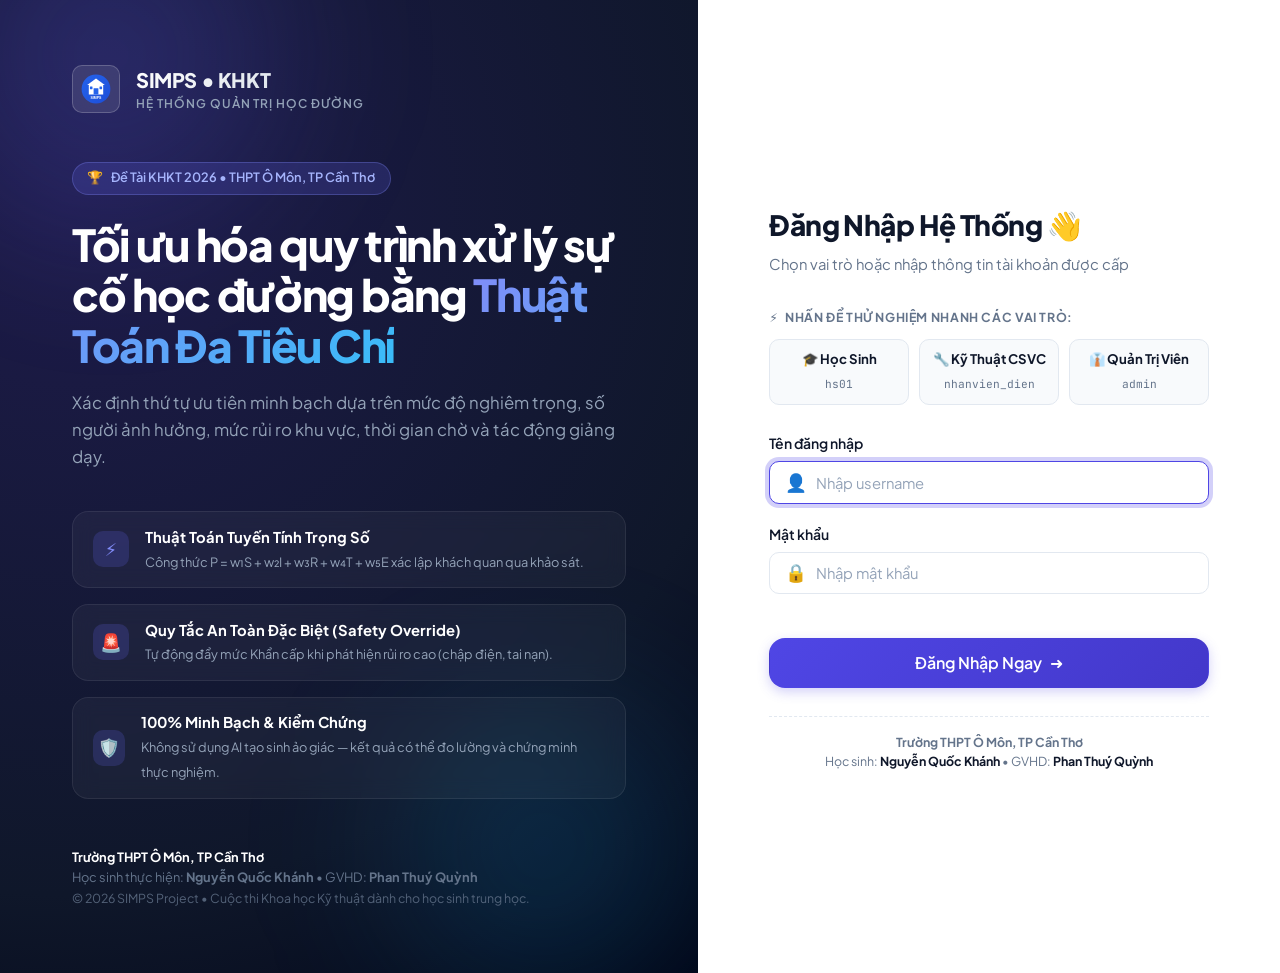
==== frontend/pages/admin.html @ 74e2156a "fix: correct UTC/Vietnam timezone calculation, enable room QR modal view, and add change password, u" ====
<!DOCTYPE html>
<html lang="vi">
<head>
  <meta charset="UTF-8">
  <meta name="viewport" content="width=device-width, initial-scale=1.0">
  <title>SIMPS - Bảng Quản Trị & Trung Tâm Phân Tích</title>
  <link rel="stylesheet" href="../css/style.css">
  <link rel="stylesheet" href="../css/components.css">
  <link rel="stylesheet" href="../css/admin.css">
</head>
<body>

  <div class="admin-layout">
    <!-- OVERLAY NỀN KHI MỞ MENU MOBILE -->
    <div id="sidebar-overlay" class="sidebar-overlay" onclick="toggleAdminSidebar()"></div>

    <!-- SIDEBAR -->
    <aside id="admin-sidebar" class="admin-sidebar">
      <div class="brand" style="justify-content: space-between;">
        <div style="display: flex; align-items: center; gap: 0.85rem;">
          <img src="../assets/img/logo.svg" alt="SIMPS Logo">
          <div>
            <div class="brand-title">SIMPS QUẢN TRỊ</div>
            <div class="brand-sub">Ban Quản Lý & KHKT</div>
          </div>
        </div>
        <button class="mobile-menu-btn" style="color: #cbd5e1;" onclick="toggleAdminSidebar()">✕</button>
      </div>

      <nav class="admin-nav">
        <div class="admin-nav-category">Giám Sát & Thống Kê</div>
        <a href="#dashboard" id="nav-dashboard" class="active" onclick="switchAdminTab('dashboard'); closeAdminSidebarOnMobile();">
          <span>📊</span> Bảng Điều Khiển & Biểu Đồ
        </a>
        <a href="#incidents" id="nav-incidents" onclick="switchAdminTab('incidents'); closeAdminSidebarOnMobile();">
          <span>📋</span> Toàn Bộ Sự Cố Học Đường
        </a>

        <div class="admin-nav-category">Khoa Học & Thuật Toán</div>
        <a href="#weights" id="nav-weights" onclick="switchAdminTab('weights'); closeAdminSidebarOnMobile();">
          <span>⚙️</span> Trọng Số & Bộ Giả Lập P
        </a>

        <div class="admin-nav-category">Danh Mục Cơ Sở</div>
        <a href="#locations" id="nav-locations" onclick="switchAdminTab('locations'); closeAdminSidebarOnMobile();">
          <span>🏫</span> Địa Điểm & Mức Rủi Ro
        </a>
        <a href="#types" id="nav-types" onclick="switchAdminTab('types'); closeAdminSidebarOnMobile();">
          <span>🏷️</span> Loại Sự Cố & An Toàn
        </a>
        <a href="#users" id="nav-users" onclick="switchAdminTab('users'); closeAdminSidebarOnMobile();">
          <span>👥</span> Tài Khoản Người Dùng
        </a>
      </nav>

      <div style="padding: 1.25rem 1.5rem; font-size: 0.775rem; color: #94a3b8; border-top: 1px solid rgba(255,255,255,0.08); line-height: 1.5;">
        <div style="color: #ffffff; font-weight: 700; margin-bottom: 0.25rem;">Trường THPT Ô Môn, Cần Thơ</div>
        <div>Học sinh: <strong style="color: #93c5fd;">Nguyễn Quốc Khánh</strong></div>
        <div>GVHD: <strong style="color: #cbd5e1;">Phan Thuý Quỳnh</strong></div>
        <div style="margin-top: 0.35rem; font-size: 0.725rem; color: #64748b;">Đề tài KHKT 2026 • SIMPS v1.0</div>
      </div>
    </aside>

    <!-- MAIN CONTENT -->
    <div class="admin-main">
      <header class="admin-topbar">
        <div style="display: flex; align-items: center; gap: 0.75rem;">
          <button class="mobile-menu-btn" onclick="toggleAdminSidebar()" title="Mở danh mục">☰</button>
          <div>
            <h2 style="font-size: 1.25rem; font-weight: 800; color: #0f172a; margin: 0;" id="admin-header-title">
              Báo Cáo Thống Kê & Phân Tích Sự Cố
            </h2>
            <span style="font-size: 0.8rem; color: #64748b;">Dữ liệu cập nhật theo thời gian thực</span>
          </div>
        </div>

        <div style="display: flex; align-items: center; gap: 1.25rem;">
          <!-- Notification Bell -->
          <div id="notification-bell-container"></div>

          <div style="text-align: right;">
            <div id="admin-user-name" style="font-weight: 700; font-size: 0.95rem; color: #0f172a;">Admin</div>
            <div style="font-size: 0.75rem; color: var(--primary); font-weight: 700;">Ban Giám Hiệu / Quản Trị</div>
          </div>
          <button type="button" class="btn btn-outline btn-sm" onclick="openSelfPasswordModal()">🔑 Đổi MK</button>
          <button id="admin-logout-btn" class="btn btn-outline btn-sm">Đăng xuất</button>
        </div>
      </header>

      <main class="admin-content">

        <!-- ================= SECTION 1: DASHBOARD & CHARTS ================= -->
        <section id="sec-dashboard" class="admin-section">
          <!-- KPI Cards -->
          <div class="stats-overview-grid">
            <div class="stat-card">
              <div class="stat-label">Tổng Sự Cố Ghi Nhận</div>
              <div class="stat-value" id="card-total">0</div>
            </div>
            <div class="stat-card stat-card-danger">
              <div class="stat-label">Khẩn Cấp (Emergency)</div>
              <div class="stat-value" id="card-emergency" style="color: #dc2626;">0</div>
            </div>
            <div class="stat-card stat-card-warning">
              <div class="stat-label">Sự Cố Quá Hạn (> 72h)</div>
              <div class="stat-value" id="card-overdue" style="color: #d97706;">0</div>
            </div>
            <div class="stat-card stat-card-success">
              <div class="stat-label">Đã Khắc Phục Xong</div>
              <div class="stat-value" id="card-resolved" style="color: #059669;">0</div>
            </div>
          </div>

          <!-- Charts Grid -->
          <div class="charts-grid">
            <!-- Chart 1: Donut theo loại -->
            <div class="chart-card">
              <div class="chart-header">
                <div>
                  <div class="chart-title">Phân Bổ Theo Danh Mục Hư Hỏng</div>
                  <div style="font-size: 0.8rem; color: #64748b;">Tỷ lệ phần trăm các loại sự cố phổ biến</div>
                </div>
              </div>
              <div class="chart-canvas-container">
                <canvas id="chart-by-type"></canvas>
              </div>
            </div>

            <!-- Chart 2: Cột theo địa điểm -->
            <div class="chart-card">
              <div class="chart-header">
                <div>
                  <div class="chart-title">Điểm Nóng Thường Xuyên Phát Sinh</div>
                  <div style="font-size: 0.8rem; color: #64748b;">Top các phòng học & khu vực cần bảo trì</div>
                </div>
              </div>
              <div class="chart-canvas-container">
                <canvas id="chart-by-location"></canvas>
              </div>
            </div>

            <!-- Chart 3: Xu hướng thời gian -->
            <div class="chart-card" style="grid-column: 1 / -1;">
              <div class="chart-header">
                <div>
                  <div class="chart-title">Tần Suất Phát Sinh Sự Cố Theo Tháng</div>
                  <div style="font-size: 0.8rem; color: #64748b;">Biểu đồ chuỗi thời gian phục vụ dự báo bảo dưỡng định kỳ</div>
                </div>
              </div>
              <div class="chart-canvas-container">
                <canvas id="chart-by-month"></canvas>
              </div>
            </div>

            <!-- Chart 4: Thời gian xử lý trung bình theo Mức Ưu Tiên -->
            <div class="chart-card">
              <div class="chart-header">
                <div>
                  <div class="chart-title">Thời Gian Giải Quyết Trung Bình Theo Mức Ưu Tiên (Giờ)</div>
                  <div style="font-size: 0.8rem; color: #64748b;">Đo lường thời gian từ lúc báo cáo đến khi hoàn tất</div>
                </div>
              </div>
              <div class="chart-canvas-container">
                <canvas id="chart-resolution-time"></canvas>
              </div>
            </div>

            <!-- Chart 5: Hiệu suất kỹ thuật viên -->
            <div class="chart-card">
              <div class="chart-header">
                <div>
                  <div class="chart-title">Hiệu Suất Xử Lý Theo Kỹ Thuật Viên CSVC</div>
                  <div style="font-size: 0.8rem; color: #64748b;">So sánh số sự cố Đang xử lý vs Đã hoàn thành</div>
                </div>
              </div>
              <div class="chart-canvas-container">
                <canvas id="chart-staff-performance"></canvas>
              </div>
            </div>

            <!-- Card 6: Khuyến nghị bảo trì phòng ngừa & Tối ưu ngân sách (Predictive Maintenance) -->
            <div class="chart-card" style="grid-column: 1 / -1; border-left: 4px solid #f59e0b;">
              <div class="chart-header" style="display: flex; justify-content: space-between; align-items: center; flex-wrap: wrap;">
                <div>
                  <div class="chart-title" style="display: flex; align-items: center; gap: 0.5rem; color: #b45309;">
                    <span>💡</span>
                    <span>Khuyến Nghị Bảo Trì Định Kỳ & Tối Ưu Hóa Ngân Sách CSVC (Predictive Insights)</span>
                  </div>
                  <div style="font-size: 0.8rem; color: #64748b;">Tự động phân tích các hư hỏng lặp lại để khuyến nghị thay mới thiết bị hoặc đại tu phòng học</div>
                </div>
                <button class="btn btn-xs btn-outline" onclick="loadMaintenanceRecommendations()" style="border-color: #f59e0b; color: #b45309;">
                  🔄 Cập nhật khuyến nghị
                </button>
              </div>
              <div id="maintenance-recommendations-container" style="margin-top: 1rem;">
                <div style="text-align: center; color: #94a3b8; padding: 1.5rem;">Đang phân tích dữ liệu hỏng hóc...</div>
              </div>
            </div>
          </div>
        </section>

        <!-- ================= SECTION 2: TOÀN BỘ SỰ CỐ ================= -->
        <section id="sec-incidents" class="admin-section" style="display: none;">
          <!-- BỘ LỌC ĐA NĂNG TOÀN DIỆN -->
          <div class="filter-card" style="background: #ffffff; border: 1px solid var(--surface-border); border-radius: var(--radius-lg); padding: 1.25rem; margin-bottom: 1.5rem; box-shadow: var(--shadow-sm);">
            <div style="display: flex; justify-content: space-between; align-items: center; flex-wrap: wrap; gap: 1rem; margin-bottom: 1rem;">
              <div style="flex: 1; min-width: 280px; max-width: 480px;">
                <input type="text" id="admin-search" class="form-control" placeholder="🔍 Tìm theo mã (#12), tiêu đề, tên người báo, địa điểm..." oninput="debounceAdminIncidents()">
              </div>

              <div style="display: flex; gap: 0.5rem; align-items: center;">
                <button class="btn btn-secondary btn-sm" onclick="resetAdminFilters()">
                  <span>↺ Đặt lại bộ lọc</span>
                </button>
                <button class="btn btn-primary btn-sm" onclick="exportIncidentsToCSV()" style="background: #16a34a; border-color: #16a34a;">
                  <span>📥 Xuất File Excel / CSV</span>
                </button>
              </div>
            </div>

            <div style="display: grid; grid-template-columns: repeat(auto-fit, minmax(160px, 1fr)); gap: 0.75rem;">
              <div class="form-group" style="margin: 0;">
                <label class="form-label" style="font-size: 0.75rem;">Mức Ưu Tiên</label>
                <select id="admin-filter-priority" class="form-control" onchange="loadAllIncidents()">
                  <option value="">Tất cả mức</option>
                  <option value="emergency">🚨 Khẩn cấp</option>
                  <option value="urgent">⚠️ Cấp bách</option>
                  <option value="high">⚡ Ưu tiên cao</option>
                  <option value="normal">ℹ️ Bình thường</option>
                </select>
              </div>

              <div class="form-group" style="margin: 0;">
                <label class="form-label" style="font-size: 0.75rem;">Trạng Thái Tiến Trình</label>
                <select id="admin-filter-status" class="form-control" onchange="loadAllIncidents()">
                  <option value="">Tất cả trạng thái</option>
                  <option value="reported">Mới báo cáo</option>
                  <option value="received">Đã tiếp nhận</option>
                  <option value="assigned">Đã phân công</option>
                  <option value="in_progress">Đang sửa chữa</option>
                  <option value="resolved">Đã khắc phục</option>
                  <option value="confirmed">Đã xác nhận</option>
                  <option value="closed">Đã đóng</option>
                </select>
              </div>

              <div class="form-group" style="margin: 0;">
                <label class="form-label" style="font-size: 0.75rem;">Loại Sự Cố</label>
                <select id="admin-filter-type" class="form-control" onchange="loadAllIncidents()">
                  <option value="">Tất cả loại</option>
                </select>
              </div>

              <div class="form-group" style="margin: 0;">
                <label class="form-label" style="font-size: 0.75rem;">Khu Vực / Tòa Nhà</label>
                <select id="admin-filter-building" class="form-control" onchange="loadAllIncidents()">
                  <option value="">Tất cả khu vực</option>
                </select>
              </div>

              <div class="form-group" style="margin: 0;">
                <label class="form-label" style="font-size: 0.75rem;">Kỹ Thuật Phụ Trách</label>
                <select id="admin-filter-assignee" class="form-control" onchange="loadAllIncidents()">
                  <option value="">Tất cả nhân sự</option>
                  <option value="-1">Chưa phân công</option>
                </select>
              </div>

              <div class="form-group" style="margin: 0;">
                <label class="form-label" style="font-size: 0.75rem;">Sắp Xếp</label>
                <select id="admin-sort-by" class="form-control" onchange="loadAllIncidents()">
                  <option value="priority_score" selected>⭐ Điểm P giảm dần</option>
                  <option value="reported_at">🕒 Ngày báo cáo mới nhất</option>
                </select>
              </div>
            </div>

            <div style="display: flex; justify-content: space-between; align-items: center; margin-top: 1rem; padding-top: 0.75rem; border-top: 1px dashed var(--surface-border); flex-wrap: wrap; gap: 0.75rem;">
              <label style="display: inline-flex; align-items: center; gap: 8px; cursor: pointer; font-size: 0.825rem; font-weight: 700; color: #dc2626;">
                <input type="checkbox" id="admin-toggle-overdue" style="width: 17px; height: 17px; accent-color: #dc2626;" onchange="loadAllIncidents()">
                <span>⚠️ Chỉ lọc sự cố quá hạn (> 72h)</span>
              </label>

              <div style="font-size: 0.825rem; color: #64748b;">
                Tìm thấy: <strong id="admin-incidents-count" style="color: #0f172a;">0</strong> sự cố
              </div>
            </div>
          </div>

          <div class="card">
            <div class="card-header">
              <h3 class="card-title">Cơ sở dữ liệu toàn bộ sự cố học đường</h3>
              <button class="btn btn-sm btn-secondary" onclick="loadAllIncidents()">
                <span>🔄 Làm mới</span>
              </button>
            </div>
            <div class="table-responsive">
              <table class="table table-mobile-card">
                <thead>
                  <tr>
                    <th style="width: 60px;">Mã</th>
                    <th style="width: 140px;">Mức Ưu Tiên</th>
                    <th>Tiêu đề sự cố</th>
                    <th>Địa điểm</th>
                    <th>Loại</th>
                    <th>Người báo cáo</th>
                    <th>Phụ trách</th>
                    <th>Trạng thái</th>
                    <th>Thời gian</th>
                    <th style="width: 100px; text-align: center;">Thao tác</th>
                  </tr>
                </thead>
                <tbody id="admin-incidents-tbody">
                  <tr><td colspan="10" class="text-center" style="padding: 2.5rem; color: #64748b;">Đang tải...</td></tr>
                </tbody>
              </table>
            </div>
          </div>
        </section>

        <!-- ================= SECTION 3: CẤU HÌNH TRỌNG SỐ & BỘ GIẢ LẬP ================= -->
        <section id="sec-weights" class="admin-section" style="display: none;">
          <div style="max-width: 960px; margin: 0 auto;">
            
            <!-- FORMULA BANNER -->
            <div class="formula-banner">
              <div>
                <span class="badge" style="background: rgba(255,255,255,0.15); color: #ffffff; border: 1px solid rgba(255,255,255,0.25);">
                  Công Thức Xếp Hạng Tuyến Tính Đa Tiêu Chí
                </span>
                <div class="formula-display">P = w₁S + w₂I + w₃R + w₄T + w₅E</div>
                <div style="font-size: 0.85rem; color: #c7d2fe; margin-top: 0.4rem;">
                  Xác định thứ tự ưu tiên xử lý khách quan dựa trên trọng số xác lập từ khảo sát.
                </div>
              </div>
              <div style="text-align: right;">
                <span id="weight-sum-badge" class="badge" style="background: #10b981; color: #ffffff; font-size: 0.95rem; padding: 0.5rem 1rem;">
                  Tổng: <strong id="weight-sum-display">1.00</strong>
                </span>
              </div>
            </div>

            <!-- SLIDERS FORM -->
            <form id="weights-form">
              <!-- w1 -->
              <div class="slider-group-card">
                <div class="slider-header">
                  <div>
                    <strong>w₁: Mức độ nghiêm trọng của hư hỏng (Severity - S)</strong>
                    <div style="font-size: 0.8rem; color: #64748b;">Thang điểm 1 đến 5 đánh giá mức độ hỏng hóc vật lý</div>
                  </div>
                  <span class="slider-val-badge" id="val-w1">0.30</span>
                </div>
                <input type="range" id="input-w1" min="0" max="1" step="0.05" value="0.30" oninput="updateWeightsUI()">
              </div>

              <!-- w2 -->
              <div class="slider-group-card">
                <div class="slider-header">
                  <div>
                    <strong>w₂: Số người bị ảnh hưởng (Impact - I)</strong>
                    <div style="font-size: 0.8rem; color: #64748b;">Chuẩn hóa số người tiếp xúc về thang 1-5 (1 cá nhân → 200+ công cộng)</div>
                  </div>
                  <span class="slider-val-badge" id="val-w2">0.20</span>
                </div>
                <input type="range" id="input-w2" min="0" max="1" step="0.05" value="0.20" oninput="updateWeightsUI()">
              </div>

              <!-- w3 -->
              <div class="slider-group-card">
                <div class="slider-header">
                  <div>
                    <strong>w₃: Mức độ rủi ro của khu vực (Risk - R)</strong>
                    <div style="font-size: 0.8rem; color: #64748b;">Mức độ an toàn của địa điểm (Phòng học thường = 2, Phòng Hóa/Điện = 5)</div>
                  </div>
                  <span class="slider-val-badge" id="val-w3">0.20</span>
                </div>
                <input type="range" id="input-w3" min="0" max="1" step="0.05" value="0.20" oninput="updateWeightsUI()">
              </div>

              <!-- w4 -->
              <div class="slider-group-card">
                <div class="slider-header">
                  <div>
                    <strong>w₄: Thời gian đã chờ xử lý (Time - T)</strong>
                    <div style="font-size: 0.8rem; color: #64748b;">Sự cố tồn tại càng lâu càng tăng ưu tiên để chống bỏ sót</div>
                  </div>
                  <span class="slider-val-badge" id="val-w4">0.15</span>
                </div>
                <input type="range" id="input-w4" min="0" max="1" step="0.05" value="0.15" oninput="updateWeightsUI()">
              </div>

              <!-- w5 -->
              <div class="slider-group-card">
                <div class="slider-header">
                  <div>
                    <strong>w₅: Tác động đến dạy & học (Education - E)</strong>
                    <div style="font-size: 0.8rem; color: #64748b;">Mức độ ảnh hưởng trực tiếp đến bài giảng và tiết học của giáo viên</div>
                  </div>
                  <span class="slider-val-badge" id="val-w5">0.15</span>
                </div>
                <input type="range" id="input-w5" min="0" max="1" step="0.05" value="0.15" oninput="updateWeightsUI()">
              </div>

              <!-- BỘ GIẢ LẬP TƯƠNG TÁC THỜI GIAN THỰC (REALTIME SIMULATOR) -->
              <div class="simulator-box">
                <div style="display: flex; align-items: center; gap: 0.5rem;">
                  <span style="font-size: 1.25rem;">🧪</span>
                  <h4 style="font-size: 1.05rem; font-weight: 800; color: #0f172a; margin: 0;">Bộ Giả Lập Kiểm Chứng Điểm Ưu Tiên P Trực Tiếp</h4>
                </div>
                <p style="font-size: 0.85rem; color: #64748b; margin-top: 0.35rem;">
                  Kéo các giá trị giả định bên dưới để quan sát điểm P và mức ưu tiên tương ứng thay đổi ngay tức thì:
                </p>

                <div class="form-row" style="margin-top: 1rem;">
                  <div class="form-group">
                    <label class="form-label" style="font-size: 0.775rem;">S (Nghiêm trọng): <strong id="sim-s-val">3</strong></label>
                    <input type="range" id="sim-s" min="1" max="5" value="3" oninput="runLiveSimulation()">
                  </div>
                  <div class="form-group">
                    <label class="form-label" style="font-size: 0.775rem;">I (Chuẩn hóa người): <strong id="sim-i-val">3</strong></label>
                    <input type="range" id="sim-i" min="1" max="5" value="3" oninput="runLiveSimulation()">
                  </div>
                  <div class="form-group">
                    <label class="form-label" style="font-size: 0.775rem;">R (Rủi ro vị trí): <strong id="sim-r-val">2</strong></label>
                    <input type="range" id="sim-r" min="1" max="5" value="2" oninput="runLiveSimulation()">
                  </div>
                  <div class="form-group">
                    <label class="form-label" style="font-size: 0.775rem;">T (Thời gian chờ): <strong id="sim-t-val">2</strong></label>
                    <input type="range" id="sim-t" min="1" max="5" value="2" oninput="runLiveSimulation()">
                  </div>
                  <div class="form-group">
                    <label class="form-label" style="font-size: 0.775rem;">E (Tác động học): <strong id="sim-e-val">4</strong></label>
                    <input type="range" id="sim-e" min="1" max="5" value="4" oninput="runLiveSimulation()">
                  </div>
                </div>

                <div class="simulator-result">
                  <div>
                    <span style="font-size: 0.8rem; color: #64748b; font-weight: 700;">KẾT QUẢ TÍNH TOÁN:</span>
                    <div style="font-family: var(--font-mono); font-size: 1.75rem; font-weight: 800; color: var(--primary);" id="sim-result-score">
                      P = 2.80
                    </div>
                  </div>
                  <div id="sim-result-badge">
                    <span class="badge priority-high" style="font-size: 0.95rem; padding: 0.5rem 1rem;">⚡ ƯU TIÊN CAO</span>
                  </div>
                </div>
              </div>

              <!-- CƠ SỞ TOÁN HỌC AHP (ANALYTIC HIERARCHY PROCESS) & CHỈ SỐ NHẤT QUÁN CR -->
              <div style="margin-top: 1.5rem; background: #f8fafc; border: 1.5px solid #cbd5e1; border-radius: var(--radius-md); padding: 1.25rem;">
                <div style="display: flex; align-items: center; justify-content: space-between; margin-bottom: 0.75rem;">
                  <div style="display: flex; align-items: center; gap: 0.5rem;">
                    <span style="font-size: 1.2rem;">📐</span>
                    <strong style="font-size: 0.95rem; color: #0f172a;">Cơ Sở Khoa Học: Ma Trận So Sánh Cặp AHP (Thomas L. Saaty)</strong>
                  </div>
                  <span class="badge badge-success" style="font-size: 0.8rem; padding: 0.35rem 0.65rem;">
                    Độ Nhất Quán CR = 0.042 &lt; 0.1 (Hợp Chuẩn)
                  </span>
                </div>
                <p style="font-size: 0.825rem; color: #475569; line-height: 1.5;">
                  Bộ trọng số mặc định được xác lập dựa trên phương pháp phân tích thứ bậc AHP với ma trận so sánh cặp giữa 5 tiêu chí: 
                  <strong>S (0.30)</strong> &gt; <strong>I (0.20)</strong> = <strong>R (0.20)</strong> &gt; <strong>T (0.15)</strong> = <strong>E (0.15)</strong>.
                </p>
                <div class="table-responsive" style="margin-top: 0.75rem;">
                  <table class="table" style="font-size: 0.8rem; background: #ffffff; text-align: center;">
                    <thead>
                      <tr style="background: #f1f5f9;">
                        <th>Tiêu chí</th>
                        <th>S (Nghiêm trọng)</th>
                        <th>I (Số người)</th>
                        <th>R (Rủi ro vị trí)</th>
                        <th>T (Thời gian chờ)</th>
                        <th>E (Tác động học)</th>
                        <th>Vector Riêng (w)</th>
                      </tr>
                    </thead>
                    <tbody>
                      <tr>
                        <td><strong>S</strong></td><td>1.00</td><td>1.50</td><td>1.50</td><td>2.00</td><td>2.00</td><td style="font-weight: 800; color: #2563eb;">0.30</td>
                      </tr>
                      <tr>
                        <td><strong>I</strong></td><td>0.67</td><td>1.00</td><td>1.00</td><td>1.33</td><td>1.33</td><td style="font-weight: 800; color: #2563eb;">0.20</td>
                      </tr>
                      <tr>
                        <td><strong>R</strong></td><td>0.67</td><td>1.00</td><td>1.00</td><td>1.33</td><td>1.33</td><td style="font-weight: 800; color: #2563eb;">0.20</td>
                      </tr>
                      <tr>
                        <td><strong>T</strong></td><td>0.50</td><td>0.75</td><td>0.75</td><td>1.00</td><td>1.00</td><td style="font-weight: 800; color: #2563eb;">0.15</td>
                      </tr>
                      <tr>
                        <td><strong>E</strong></td><td>0.50</td><td>0.75</td><td>0.75</td><td>1.00</td><td>1.00</td><td style="font-weight: 800; color: #2563eb;">0.15</td>
                      </tr>
                    </tbody>
                  </table>
                </div>
                <div style="font-size: 0.775rem; color: #64748b; margin-top: 0.5rem;">
                  * Giá trị riêng cực đại: &lambda;<sub>max</sub> = 5.188 | Chỉ số nhất quán: CI = 0.047 | Với n = 5 (RI = 1.12) &rArr; <strong>Tỉ số nhất quán CR = CI / RI = 0.042 &lt; 0.1</strong> chứng minh ma trận có tính logic khoa học vững chắc, không mâu thuẫn.
                </div>
              </div>

              <!-- LƯU TRỌNG SỐ VÀ TÍNH LẠI CSDL -->
              <div style="margin-top: 2rem;">
                <button type="submit" id="save-weights-btn" class="btn btn-primary btn-block btn-lg">
                  <span>💾 Áp Dụng Trọng Số Mới & Tính Lại Toàn Bộ CSDL Trường Học</span>
                </button>
              </div>
            </form>
          </div>
        </section>

        <!-- ================= SECTION 4: ĐỊA ĐIỂM ================= -->
        <section id="sec-locations" class="admin-section" style="display: none;">
          <div class="card">
            <div class="card-header" style="display: flex; flex-wrap: wrap; gap: 0.75rem; justify-content: space-between; align-items: center;">
              <div>
                <h3 class="card-title">Danh mục phòng học & khu vực chức năng</h3>
                <p style="font-size: 0.85rem; color: #64748b; margin-top: 0.2rem;">
                  Mỗi phòng được cấp một mã QR riêng biệt để dán tại cửa lớp phục vụ tiếp nhận sự cố tức thì.
                </p>
              </div>
              <div style="display: flex; gap: 0.5rem;">
                <button class="btn btn-sm btn-outline" onclick="printAllLocationQRCodes()" style="background: #f8fafc; font-weight: 700; border-color: #3b82f6; color: #1d4ed8;">
                  🖨️ In Hàng Loạt Tem QR Phòng Học
                </button>
                <button class="btn btn-sm btn-primary" onclick="openAddLocationModal()">➕ Thêm Địa Điểm</button>
              </div>
            </div>
            <div class="table-responsive">
              <table class="table table-mobile-card">
                <thead>
                  <tr>
                    <th>Mã</th>
                    <th>Tên Khu Vực</th>
                    <th>Tòa Nhà</th>
                    <th>Tầng</th>
                    <th>Mức Rủi Ro (R)</th>
                    <th>Mô Tả</th>
                    <th style="text-align: center; width: 140px;">Mã QR Báo Cáo</th>
                  </tr>
                </thead>
                <tbody id="locations-tbody"></tbody>
              </table>
            </div>
          </div>
        </section>

        <!-- ================= SECTION 5: LOẠI SỰ CỐ ================= -->
        <section id="sec-types" class="admin-section" style="display: none;">
          <div class="card">
            <div class="card-header">
              <h3 class="card-title">Danh mục loại sự cố & Quy tắc an toàn</h3>
              <button class="btn btn-sm btn-primary" onclick="openAddTypeModal()">➕ Thêm Loại Sự Cố</button>
            </div>
            <div class="table-responsive">
              <table class="table table-mobile-card">
                <thead>
                  <tr>
                    <th>Mã</th>
                    <th>Tên Loại Sự Cố</th>
                    <th>Nghiêm Trọng Mặc Định (S)</th>
                    <th>Quy Tắc An Toàn (Safety Override)</th>
                    <th>Mô Tả</th>
                  </tr>
                </thead>
                <tbody id="types-tbody"></tbody>
              </table>
            </div>
          </div>
        </section>

        <!-- ================= SECTION 6: TÀI KHOẢN ================= -->
        <section id="sec-users" class="admin-section" style="display: none;">
          <div class="card">
            <div class="card-header">
              <h3 class="card-title">Quản lý người dùng trong trường</h3>
              <button class="btn btn-sm btn-primary" onclick="openAddUserModal()">➕ Thêm Người Dùng</button>
            </div>
            <div class="table-responsive">
              <table class="table table-mobile-card">
                <thead>
                  <tr>
                    <th>Mã</th>
                    <th>Tên Đăng Nhập</th>
                    <th>Họ & Tên</th>
                    <th>Vai Trò</th>
                    <th>Lớp / Tổ CSVC</th>
                    <th>Email</th>
                    <th>Trạng Thái</th>
                    <th style="width: 140px; text-align: center;">Thao tác</th>
                  </tr>
                </thead>
                <tbody id="users-tbody"></tbody>
              </table>
            </div>
          </div>
        </section>

      </main>
    </div>
  </div>

  <script src="../js/api.js"></script>
  <script src="../js/auth.js"></script>
  <script src="../js/utils.js"></script>
  <script src="../js/components/toast.js"></script>
  <script src="../js/components/modal.js"></script>
  <script src="../js/components/chart.js"></script>
  <script src="../js/components/notifications.js"></script>

  <script>
    function toggleAdminSidebar() {
      const sidebar = document.getElementById('admin-sidebar');
      const overlay = document.getElementById('sidebar-overlay');
      if (sidebar && overlay) {
        sidebar.classList.toggle('open');
        overlay.classList.toggle('active');
      }
    }

    function closeAdminSidebarOnMobile() {
      if (window.innerWidth <= 768) {
        const sidebar = document.getElementById('admin-sidebar');
        const overlay = document.getElementById('sidebar-overlay');
        if (sidebar) sidebar.classList.remove('open');
        if (overlay) overlay.classList.remove('active');
      }
    }

    const user = AuthService.checkAuth(['admin']);
    if (user) {
      document.getElementById('admin-user-name').textContent = user.full_name;
      // Khởi tạo hệ thống chuông thông báo trực tiếp
      window.notifManager = new NotificationManager({
        containerId: 'notification-bell-container'
      });
    }
    document.getElementById('admin-logout-btn').addEventListener('click', () => AuthService.logout());

    // Chuyển Tab
    function switchAdminTab(tab) {
      const sections = ['dashboard', 'incidents', 'weights', 'locations', 'types', 'users'];
      sections.forEach(s => {
        document.getElementById(`sec-${s}`).style.display = s === tab ? 'block' : 'none';
        const navEl = document.getElementById(`nav-${s}`);
        if (navEl) navEl.classList.toggle('active', s === tab);
      });

      const titles = {
        dashboard: 'Báo Cáo Thống Kê & Phân Tích Sự Cố',
        incidents: 'Toàn Bộ Sự Cố Học Đường Trong Hệ Thống',
        weights: 'Cấu Hình Trọng Số & Bộ Giả Lập Điểm P',
        locations: 'Danh Mục Địa Điểm & Mức Rủi Ro Khu Vực',
        types: 'Danh Mục Loại Sự Cố & Cơ Chế Ghi Đè An Toàn',
        users: 'Quản Lý Tài Khoản Học Sinh, Nhân Viên & Quản Trị'
      };
      document.getElementById('admin-header-title').textContent = titles[tab] || '';

      if (tab === 'dashboard') loadDashboardData();
      if (tab === 'incidents') loadAllIncidents();
      if (tab === 'weights') loadWeights();
      if (tab === 'locations') loadLocations();
      if (tab === 'types') loadTypes();
      if (tab === 'users') loadUsers();
    }

    let lastFetchedAdminIncidents = [];
    let adminSearchTimeout = null;
    let adminFiltersLoaded = false;

    function debounceAdminIncidents() {
      clearTimeout(adminSearchTimeout);
      adminSearchTimeout = setTimeout(() => {
        loadAllIncidents();
      }, 300);
    }

    function resetAdminFilters() {
      document.getElementById('admin-search').value = '';
      document.getElementById('admin-filter-priority').value = '';
      document.getElementById('admin-filter-status').value = '';
      document.getElementById('admin-filter-type').value = '';
      document.getElementById('admin-filter-building').value = '';
      document.getElementById('admin-filter-assignee').value = '';
      document.getElementById('admin-sort-by').value = 'priority_score';
      document.getElementById('admin-toggle-overdue').checked = false;
      loadAllIncidents();
    }

    async function loadAdminFilterDropdowns() {
      if (adminFiltersLoaded) return;
      try {
        const [typesRes, locsRes, staffRes] = await Promise.all([
          ApiService.getIncidentTypes(),
          ApiService.getLocations(),
          ApiService.getUsers({ role: 'staff' })
        ]);

        // 1. Types
        const typeSelect = document.getElementById('admin-filter-type');
        typesRes.data.forEach(t => {
          const opt = document.createElement('option');
          opt.value = t.id;
          opt.textContent = t.name;
          typeSelect.appendChild(opt);
        });

        // 2. Buildings
        const buildingSelect = document.getElementById('admin-filter-building');
        const buildings = Array.from(new Set(locsRes.data.map(l => l.building).filter(Boolean))).sort();
        buildings.forEach(b => {
          const opt = document.createElement('option');
          opt.value = b;
          opt.textContent = `Khu vực ${b}`;
          buildingSelect.appendChild(opt);
        });

        // 3. Staff members
        const assigneeSelect = document.getElementById('admin-filter-assignee');
        (staffRes.data || []).forEach(s => {
          const opt = document.createElement('option');
          opt.value = s.id;
          opt.textContent = `👤 ${s.full_name}`;
          assigneeSelect.appendChild(opt);
        });

        adminFiltersLoaded = true;
      } catch (err) {
        console.error('Lỗi nạp bộ lọc admin:', err);
      }
    }

    // 1. Dashboard
    async function loadDashboardData() {
      try {
        const [overviewRes, typeStatsRes, locStatsRes, monthStatsRes, resTimeRes, staffStatsRes] = await Promise.all([
          ApiService.getStatsOverview(),
          ApiService.getStatsByType(),
          ApiService.getStatsByLocation(),
          ApiService.getStatsByMonth(),
          ApiService.getAvgResolutionTime(),
          ApiService.getStatsByStaff()
        ]);

        const o = overviewRes.data;
        document.getElementById('card-total').textContent = o.total_incidents || 0;
        document.getElementById('card-emergency').textContent = o.by_priority?.emergency || 0;
        document.getElementById('card-overdue').textContent = o.overdue_count || 0;
        document.getElementById('card-resolved').textContent = (o.by_status?.resolved || 0) + (o.by_status?.confirmed || 0);

        // Chart 1: Donut Chart - Type
        const typeLabels = typeStatsRes.data.slice(0, 6).map(t => t.type_name);
        const typeData = typeStatsRes.data.slice(0, 6).map(t => t.incident_count);
        SimpleChart.drawPieChart('chart-by-type', typeLabels, typeData);

        // Chart 2: Bar Chart - Location
        const locLabels = locStatsRes.data.slice(0, 6).map(l => l.location_name.substring(0, 16));
        const locData = locStatsRes.data.slice(0, 6).map(l => l.incident_count);
        SimpleChart.drawBarChart('chart-by-location', locLabels, locData, { color: '#06b6d4' });

        // Chart 3: Bar Chart - Monthly
        const monthLabels = monthStatsRes.data.map(m => m.month);
        const monthData = monthStatsRes.data.map(m => m.incident_count);
        SimpleChart.drawBarChart('chart-by-month', monthLabels, monthData, { color: '#4f46e5' });

        // Chart 4: Horizontal Bar Chart - Resolution Time by Priority Level
        const pTimes = resTimeRes.data?.by_priority || {};
        const priorityLabels = ['Khẩn cấp (P=999)', 'Cấp bách (P≥3.5)', 'Ưu tiên cao (P≥2.5)', 'Bình thường (P<2.5)'];
        const priorityData = [
          pTimes.emergency || 0.8,
          pTimes.urgent || 4.5,
          pTimes.high || 14.0,
          pTimes.normal || 28.5
        ];
        SimpleChart.drawHorizontalBarChart('chart-resolution-time', priorityLabels, priorityData, {
          unit: 'h',
          colors: ['#dc2626', '#f59e0b', '#eab308', '#2563eb'],
          labelWidth: 140
        });

        // Chart 5: Grouped Bar Chart - Staff Performance
        const staffList = staffStatsRes.data || [];
        if (staffList.length > 0) {
          const staffNames = staffList.map(s => s.staff_name.split(' ').slice(-2).join(' '));
          const series = [
            { name: 'Đang xử lý', data: staffList.map(s => s.in_progress_count), color: '#f59e0b' },
            { name: 'Đã hoàn thành', data: staffList.map(s => s.resolved_count), color: '#10b981' }
          ];
          SimpleChart.drawGroupedBarChart('chart-staff-performance', staffNames, series);
        }

        // Tải khuyến nghị bảo trì
        loadMaintenanceRecommendations();

      } catch (err) {
        console.error('Lỗi dashboard:', err);
      }
    }

    // Tải và hiển thị Khuyến nghị bảo trì phòng ngừa (Predictive Insights)
    async function loadMaintenanceRecommendations() {
      const container = document.getElementById('maintenance-recommendations-container');
      if (!container) return;
      try {
        const res = await ApiService.getMaintenanceRecommendations();
        const data = res.data;
        if (!data || !data.recommendations || data.recommendations.length === 0) {
          container.innerHTML = `
            <div style="background: #f0fdf4; border: 1px solid #bbf7d0; border-radius: 8px; padding: 1rem; color: #166534; font-size: 0.85rem;">
              ✅ Hiện tại cơ sở vật chất toàn trường hoạt động ổn định, chưa phát hiện thiết bị hoặc phòng học nào bị hỏng lặp lại bất thường.
            </div>
          `;
          return;
        }

        container.innerHTML = `
          <div style="display: grid; grid-template-columns: repeat(auto-fit, minmax(300px, 1fr)); gap: 1rem;">
            ${data.recommendations.map(r => `
              <div style="background: #ffffff; border: 1.5px solid ${r.urgency === 'Rất cao' ? '#f87171' : '#fcd34d'}; border-radius: 8px; padding: 1rem; box-shadow: 0 2px 8px rgba(0,0,0,0.03);">
                <div style="display: flex; justify-content: space-between; align-items: center; margin-bottom: 0.5rem;">
                  <span class="badge ${r.urgency === 'Rất cao' ? 'badge-danger' : 'badge-warning'}" style="font-size: 0.75rem;">
                    ${r.action}
                  </span>
                  <span style="font-size: 0.75rem; color: #64748b; font-weight: 600;">
                    Lặp lại: <strong style="color: #0f172a;">${r.incident_count} lần</strong>
                  </span>
                </div>
                <div style="font-weight: 800; font-size: 0.95rem; color: #0f172a; margin-bottom: 0.35rem;">
                  ${Utils.escapeHtml(r.target)}
                </div>
                <p style="font-size: 0.825rem; color: #475569; margin: 0; line-height: 1.45;">
                  ${Utils.escapeHtml(r.suggestion)}
                </p>
                <div style="margin-top: 0.75rem; font-size: 0.75rem; color: #94a3b8; display: flex; justify-content: space-between;">
                  <span>Điểm P trung bình: ${r.avg_priority}</span>
                  <span style="color: ${r.urgency === 'Rất cao' ? '#dc2626' : '#d97706'}; font-weight: 700;">Mức cấp bách: ${r.urgency}</span>
                </div>
              </div>
            `).join('')}
          </div>
        `;
      } catch (err) {
        container.innerHTML = `<div style="color: #dc2626; font-size: 0.85rem;">Lỗi tải khuyến nghị: ${err.message}</div>`;
      }
    }

    // 2. All incidents with multi-filters & export
    async function loadAllIncidents() {
      await loadAdminFilterDropdowns();

      const tbody = document.getElementById('admin-incidents-tbody');
      tbody.innerHTML = '<tr><td colspan="10" class="text-center" style="padding: 2.5rem; color: #64748b;">Đang tải danh sách sự cố...</td></tr>';

      const search = (document.getElementById('admin-search')?.value || '').trim();
      const priority = document.getElementById('admin-filter-priority')?.value || undefined;
      const status = document.getElementById('admin-filter-status')?.value || undefined;
      const typeIdVal = document.getElementById('admin-filter-type')?.value;
      const typeId = typeIdVal ? parseInt(typeIdVal) : undefined;
      const building = document.getElementById('admin-filter-building')?.value || undefined;
      const assignee = document.getElementById('admin-filter-assignee')?.value || undefined;
      const sortBy = document.getElementById('admin-sort-by')?.value || 'priority_score';
      const isOverdue = document.getElementById('admin-toggle-overdue')?.checked || false;

      let assignedToParam = undefined;
      if (assignee === '-1') {
        assignedToParam = -1;
      } else if (assignee) {
        assignedToParam = parseInt(assignee);
      }

      try {
        const res = await ApiService.getIncidents({
          search: search || undefined,
          priority_level: priority,
          status: status,
          type_id: typeId,
          building: building,
          assigned_to: assignedToParam,
          overdue_only: isOverdue ? true : undefined,
          sort_by: sortBy,
          sort_order: 'desc',
          page_size: 100
        });

        lastFetchedAdminIncidents = res.data.items || [];
        const countEl = document.getElementById('admin-incidents-count');
        if (countEl) countEl.textContent = lastFetchedAdminIncidents.length;

        if (lastFetchedAdminIncidents.length === 0) {
          tbody.innerHTML = '<tr><td colspan="10" class="text-center" style="padding: 3rem; color: #64748b;">Không tìm thấy sự cố nào phù hợp với bộ lọc hiện tại.</td></tr>';
          return;
        }

        tbody.innerHTML = lastFetchedAdminIncidents.map(inc => `
          <tr>
            <td data-label="Mã sự cố"><span style="font-family: var(--font-mono); font-weight: 700; color: #64748b;">#${inc.id}</span></td>
            <td data-label="Mức ưu tiên">${Utils.renderPriorityBadge(inc.priority_level, inc.priority_score)}</td>
            <td data-label="Tiêu đề"><strong>${Utils.escapeHtml(inc.title)}</strong></td>
            <td data-label="Địa điểm">${inc.location_name}</td>
            <td data-label="Loại sự cố">${inc.type_name}</td>
            <td data-label="Người báo">${inc.reporter_name || 'Học sinh'}</td>
            <td data-label="Kỹ thuật">${inc.assignee_name || '<span style="color:#94a3b8;">Chưa có</span>'}</td>
            <td data-label="Trạng thái">${Utils.renderStatusBadge(inc.status)}</td>
            <td data-label="Thời gian"><span style="color:#64748b; font-size:0.8rem;">${Utils.formatDateTime(inc.reported_at)}</span></td>
            <td data-label="Thao tác" style="text-align: center;">
              <button class="btn btn-xs btn-outline" onclick="openAdminIncidentModal(${inc.id})">Chi tiết</button>
            </td>
          </tr>
        `).join('');
      } catch (err) {
        tbody.innerHTML = `<tr><td colspan="10" class="text-center text-danger">${err.message}</td></tr>`;
      }
    }

    // Export Incidents to CSV (with UTF-8 BOM for Excel)
    function exportIncidentsToCSV() {
      if (!lastFetchedAdminIncidents || lastFetchedAdminIncidents.length === 0) {
        Toast.warning('Không có dữ liệu sự cố để xuất.');
        return;
      }

      const headers = [
        'Mã sự cố',
        'Điểm ưu tiên (P)',
        'Mức ưu tiên',
        'Tiêu đề sự cố',
        'Loại sự cố',
        'Địa điểm',
        'Mức rủi ro (R)',
        'Người báo cáo',
        'Người phụ trách',
        'Trạng thái',
        'Thời gian báo cáo',
        'Thời gian hoàn tất',
        'Ghi chú xử lý'
      ];

      const rows = lastFetchedAdminIncidents.map(inc => [
        inc.id,
        inc.priority_score,
        inc.priority_level,
        `"${(inc.title || '').replace(/"/g, '""')}"`,
        `"${(inc.type_name || '').replace(/"/g, '""')}"`,
        `"${(inc.location_name || '').replace(/"/g, '""')}"`,
        inc.location_risk_level || '',
        `"${(inc.reporter_name || '').replace(/"/g, '""')}"`,
        `"${(inc.assignee_name || 'Chưa phân công').replace(/"/g, '""')}"`,
        inc.status,
        inc.reported_at || '',
        inc.resolved_at || '',
        `"${(inc.resolution_notes || '').replace(/"/g, '""')}"`
      ]);

      const csvContent = '\uFEFF' + [headers.join(','), ...rows.map(r => r.join(','))].join('\r\n');
      const blob = new Blob([csvContent], { type: 'text/csv;charset=utf-8;' });
      const url = URL.createObjectURL(blob);
      const link = document.createElement('a');
      link.setAttribute('href', url);
      const dateStr = new Date().toISOString().slice(0, 10);
      link.setAttribute('download', `SIMPS_Danh_sach_su_co_${dateStr}.csv`);
      document.body.appendChild(link);
      link.click();
      document.body.removeChild(link);
      URL.revokeObjectURL(url);

      Toast.success(`Đã xuất thành công ${lastFetchedAdminIncidents.length} sự cố ra file CSV!`);
    }

    // Modal xem chi tiết sự cố cho Admin
    async function openAdminIncidentModal(id) {
      try {
        const [incRes, histRes, staffRes] = await Promise.all([
          ApiService.getIncidentById(id),
          ApiService.getIncidentHistory(id),
          ApiService.getUsers({ role: 'staff' })
        ]);

        const inc = incRes.data;
        const history = histRes.data || [];
        const staffList = staffRes.data || [];

        const staffOptions = staffList.map(s => `
          <option value="${s.id}" ${inc.assigned_to === s.id ? 'selected' : ''}>
            ${s.full_name} (${s.email || 'Kỹ thuật'})
          </option>
        `).join('');

        const historyHtml = history.map(h => `
          <div style="margin-bottom: 8px; padding-left: 12px; border-left: 3px solid var(--primary);">
            <div style="font-weight: 700; font-size: 0.825rem;">
              ${Utils.renderStatusBadge(h.new_status)}
              <span style="font-weight: 400; color: #64748b; font-size: 0.775rem; margin-left: 6px;">${Utils.formatDateTime(h.changed_at)}</span>
            </div>
            <div style="font-size: 0.825rem; color: #334155; margin-top: 2px;">
              ${Utils.escapeHtml(h.notes || 'Không có ghi chú')}
              <span style="color: #94a3b8; font-size: 0.75rem;">(Bởi: ${h.changed_by_name || 'Hệ thống'})</span>
            </div>
          </div>
        `).join('');

        const content = `
          <div>
            <div style="margin-bottom: 1.25rem;">
              <h3 style="font-size: 1.2rem; font-weight: 800; color: #0f172a; margin-bottom: 0.5rem;">${Utils.escapeHtml(inc.title)}</h3>
              <div style="display: flex; gap: 8px; align-items: center;">
                ${Utils.renderPriorityBadge(inc.priority_level, inc.priority_score)}
                ${Utils.renderStatusBadge(inc.status)}
              </div>
            </div>

            <div style="background: var(--surface-muted); padding: 1rem; border-radius: var(--radius-md); margin-bottom: 1.25rem; font-size: 0.875rem; display: grid; grid-template-columns: 1fr 1fr; gap: 0.5rem;">
              <div><strong>📍 Địa điểm:</strong> ${inc.location_name}</div>
              <div><strong>🏷️ Phân loại:</strong> ${inc.type_name}</div>
              <div><strong>👤 Người báo cáo:</strong> ${inc.reporter_name || 'Học sinh'}</div>
              <div><strong>⚠️ Mức nghiêm trọng (S):</strong> ${Utils.renderSeverity(inc.severity)}</div>
              <div><strong>👥 Người ảnh hưởng:</strong> ${inc.people_affected} người</div>
              <div><strong>🕒 Thời gian báo cáo:</strong> ${Utils.formatDateTime(inc.reported_at)}</div>
            </div>

            ${inc.description ? `<div style="margin-bottom: 1rem;"><strong style="font-size: 0.825rem; color: #64748b;">Mô tả hiện trường:</strong><p style="margin-top: 0.25rem; font-size: 0.9rem;">${Utils.escapeHtml(inc.description)}</p></div>` : ''}

            <form id="admin-incident-edit-form" style="border-top: 1px dashed var(--surface-border); padding-top: 1rem; margin-top: 1rem;">
              <div class="form-row">
                <div class="form-group">
                  <label class="form-label" style="font-size: 0.8rem; font-weight: 700;">Chuyển trạng thái</label>
                  <select id="admin-modal-status" class="form-control">
                    <option value="reported" ${inc.status === 'reported' ? 'selected' : ''}>Mới báo cáo</option>
                    <option value="received" ${inc.status === 'received' ? 'selected' : ''}>Đã tiếp nhận</option>
                    <option value="assigned" ${inc.status === 'assigned' ? 'selected' : ''}>Đã phân công</option>
                    <option value="in_progress" ${inc.status === 'in_progress' ? 'selected' : ''}>Đang xử lý</option>
                    <option value="resolved" ${inc.status === 'resolved' ? 'selected' : ''}>Đã khắc phục</option>
                    <option value="confirmed" ${inc.status === 'confirmed' ? 'selected' : ''}>Đã xác nhận</option>
                    <option value="closed" ${inc.status === 'closed' ? 'selected' : ''}>Đóng sự cố</option>
                  </select>
                </div>

                <div class="form-group">
                  <label class="form-label" style="font-size: 0.8rem; font-weight: 700;">Kỹ thuật viên phụ trách</label>
                  <select id="admin-modal-assignee" class="form-control">
                    <option value="">-- Chưa phân công --</option>
                    ${staffOptions}
                  </select>
                </div>
              </div>

              <div class="form-group">
                <label class="form-label" style="font-size: 0.8rem; font-weight: 700;">Ghi chú điều phối</label>
                <textarea id="admin-modal-notes" class="form-control" rows="2" placeholder="Ghi chú phân công hoặc hướng dẫn xử lý...">${Utils.escapeHtml(inc.resolution_notes || '')}</textarea>
              </div>
            </form>

            <div style="margin-top: 1.25rem;">
              <h4 style="font-size: 0.9rem; font-weight: 700; margin-bottom: 0.5rem;">Tiến trình lịch sử:</h4>
              <div style="background: #ffffff; border: 1px solid var(--surface-border); border-radius: var(--radius-md); padding: 0.75rem; max-height: 150px; overflow-y: auto;">
                ${historyHtml || '<p style="color: #94a3b8; font-size: 0.8rem;">Chưa có cập nhật lịch sử</p>'}
              </div>
            </div>

            <!-- Nút Xóa sự cố dành riêng cho Admin -->
            <div style="margin-top: 1.5rem; padding-top: 1rem; border-top: 1px solid #fee2e2; display: flex; justify-content: space-between; align-items: center;">
              <span style="font-size: 0.775rem; color: #ef4444;">Hành động nguy hiểm: Xóa vĩnh viễn sự cố và lịch sử khỏi CSDL.</span>
              <button type="button" class="btn btn-xs btn-danger" onclick="deleteIncidentFromModal(${inc.id})">
                🗑️ Xóa Sự Cố Này
              </button>
            </div>
          </div>
        `;

        Modal.open({
          title: `Quản lý sự cố #${inc.id}`,
          content: content,
          confirmText: 'Lưu Thay Đổi',
          cancelText: 'Đóng',
          onConfirm: async (close) => {
            const newStatus = document.getElementById('admin-modal-status').value;
            const assigneeId = document.getElementById('admin-modal-assignee').value;
            const notes = document.getElementById('admin-modal-notes').value.trim();

            try {
              if (assigneeId && parseInt(assigneeId) !== inc.assigned_to) {
                await ApiService.assignIncident(inc.id, parseInt(assigneeId));
              }

              if (newStatus !== inc.status || notes) {
                await ApiService.updateIncidentStatus(inc.id, {
                  status: newStatus,
                  notes: notes || `Admin cập nhật trạng thái ${newStatus}`,
                  resolution_notes: newStatus === 'resolved' ? notes : undefined
                });
              }

              Toast.success('Cập nhật sự cố thành công!');
              close();
              loadAllIncidents();
            } catch (err) {
              Toast.error(err.message || 'Lỗi cập nhật');
            }
          }
        });
      } catch (err) {
        Toast.error(err.message);
      }
    }

    // Xóa sự cố từ Modal
    async function deleteIncidentFromModal(id) {
      if (!confirm(`Bạn có chắc chắn muốn xóa vĩnh viễn sự cố #${id}? Thao tác này không thể hoàn tác.`)) {
        return;
      }
      try {
        await ApiService.deleteIncident(id);
        Toast.success(`Đã xóa sự cố #${id} thành công!`);
        Modal.close();
        loadAllIncidents();
      } catch (err) {
        Toast.error(err.message);
      }
    }

    // 3. Weights & Simulator
    async function loadWeights() {
      try {
        const res = await ApiService.getWeights();
        const w = res.data.weights;
        document.getElementById('input-w1').value = w.w1;
        document.getElementById('input-w2').value = w.w2;
        document.getElementById('input-w3').value = w.w3;
        document.getElementById('input-w4').value = w.w4;
        document.getElementById('input-w5').value = w.w5;
        updateWeightsUI();
      } catch (err) {
        Toast.error(err.message);
      }
    }

    function updateWeightsUI() {
      const w1 = parseFloat(document.getElementById('input-w1').value);
      const w2 = parseFloat(document.getElementById('input-w2').value);
      const w3 = parseFloat(document.getElementById('input-w3').value);
      const w4 = parseFloat(document.getElementById('input-w4').value);
      const w5 = parseFloat(document.getElementById('input-w5').value);

      document.getElementById('val-w1').textContent = w1.toFixed(2);
      document.getElementById('val-w2').textContent = w2.toFixed(2);
      document.getElementById('val-w3').textContent = w3.toFixed(2);
      document.getElementById('val-w4').textContent = w4.toFixed(2);
      document.getElementById('val-w5').textContent = w5.toFixed(2);

      const sum = (w1 + w2 + w3 + w4 + w5).toFixed(2);
      const sumBadge = document.getElementById('weight-sum-badge');
      document.getElementById('weight-sum-display').textContent = sum;
      
      const isOk = Math.abs(sum - 1.0) <= 0.05;
      sumBadge.style.background = isOk ? '#10b981' : '#ef4444';

      runLiveSimulation();
    }

    function runLiveSimulation() {
      const w1 = parseFloat(document.getElementById('input-w1').value);
      const w2 = parseFloat(document.getElementById('input-w2').value);
      const w3 = parseFloat(document.getElementById('input-w3').value);
      const w4 = parseFloat(document.getElementById('input-w4').value);
      const w5 = parseFloat(document.getElementById('input-w5').value);

      const s = parseInt(document.getElementById('sim-s').value);
      const i = parseInt(document.getElementById('sim-i').value);
      const r = parseInt(document.getElementById('sim-r').value);
      const t = parseInt(document.getElementById('sim-t').value);
      const e = parseInt(document.getElementById('sim-e').value);

      document.getElementById('sim-s-val').textContent = s;
      document.getElementById('sim-i-val').textContent = i;
      document.getElementById('sim-r-val').textContent = r;
      document.getElementById('sim-t-val').textContent = t;
      document.getElementById('sim-e-val').textContent = e;

      // Check safety override
      let scoreText = '';
      let badgeHtml = '';

      if (r >= 5) {
        scoreText = 'P = 999.00 (Safety Override)';
        badgeHtml = '<span class="badge priority-emergency" style="font-size: 0.95rem; padding: 0.5rem 1rem;">🚨 KHẨN CẤP</span>';
      } else {
        const computed = (w1*s + w2*i + w3*r + w4*t + w5*e).toFixed(2);
        scoreText = `P = ${computed}`;
        if (computed >= 3.5) {
          badgeHtml = '<span class="badge priority-urgent" style="font-size: 0.95rem; padding: 0.5rem 1rem;">⚠️ CẤP BÁCH</span>';
        } else if (computed >= 2.5) {
          badgeHtml = '<span class="badge priority-high" style="font-size: 0.95rem; padding: 0.5rem 1rem;">⚡ ƯU TIÊN CAO</span>';
        } else {
          badgeHtml = '<span class="badge priority-normal" style="font-size: 0.95rem; padding: 0.5rem 1rem;">ℹ️ BÌNH THƯỜNG</span>';
        }
      }

      document.getElementById('sim-result-score').textContent = scoreText;
      document.getElementById('sim-result-badge').innerHTML = badgeHtml;
    }

    document.getElementById('weights-form').addEventListener('submit', async (ev) => {
      ev.preventDefault();
      const btn = document.getElementById('save-weights-btn');
      btn.disabled = true;
      btn.innerHTML = '<span>Đang tính toán lại toàn bộ điểm ưu tiên...</span>';

      try {
        const payload = {
          w1: parseFloat(document.getElementById('input-w1').value),
          w2: parseFloat(document.getElementById('input-w2').value),
          w3: parseFloat(document.getElementById('input-w3').value),
          w4: parseFloat(document.getElementById('input-w4').value),
          w5: parseFloat(document.getElementById('input-w5').value)
        };
        const res = await ApiService.updateWeights(payload);
        Toast.success(res.message);
      } catch (err) {
        Toast.error(err.message);
      } finally {
        btn.disabled = false;
        btn.innerHTML = '<span>💾 Áp Dụng Trọng Số Mới & Tính Lại Toàn Bộ CSDL Trường Học</span>';
      }
    });

    // 4. Locations
    let cachedLocations = [];
    async function loadLocations() {
      const tbody = document.getElementById('locations-tbody');
      tbody.innerHTML = '<tr><td colspan="7" class="text-center">Đang tải...</td></tr>';
      try {
        const res = await ApiService.getLocations();
        cachedLocations = res.data;
        tbody.innerHTML = res.data.map(l => `
          <tr>
            <td data-label="Mã"><span style="font-family: var(--font-mono); font-weight: 700; color: #64748b;">#${l.id}</span></td>
            <td data-label="Khu vực"><strong>${Utils.escapeHtml(l.name)}</strong></td>
            <td data-label="Tòa nhà">${l.building}</td>
            <td data-label="Tầng">${l.floor || '--'}</td>
            <td data-label="Mức rủi ro">${Utils.renderSeverity(l.risk_level)}</td>
            <td data-label="Mô tả">${Utils.escapeHtml(l.description || '--')}</td>
            <td data-label="Mã QR" style="text-align: center;">
              <button type="button" class="btn btn-xs btn-outline" style="border-color: #3b82f6; color: #1d4ed8; font-weight: 600;" onclick="showLocationQRModal(${l.id})">
                📱 Mã QR Tem
              </button>
            </td>
          </tr>
        `).join('');
      } catch (err) {
        tbody.innerHTML = `<tr><td colspan="7" class="text-center text-danger">${err.message}</td></tr>`;
      }
    }

    function showLocationQRModal(id) {
      const location = cachedLocations.find(l => l.id === id);
      if (!location) {
        Toast.error('Không tìm thấy thông tin khu vực');
        return;
      }
      const name = location.name;
      const building = location.building;
      const riskLevel = location.risk_level;

      const reportUrl = `${window.location.origin}/pages/student.html?loc=${id}`;
      const qrApiUrl = `https://api.qrserver.com/v1/create-qr-code/?size=250x250&data=${encodeURIComponent(reportUrl)}`;

      const content = `
        <div style="text-align: center; padding: 0.5rem;">
          <div style="display: inline-block; background: #ffffff; border: 2px dashed #3b82f6; border-radius: 12px; padding: 1.25rem; box-shadow: 0 4px 15px rgba(0,0,0,0.05); max-width: 320px;">
            <div style="font-size: 0.75rem; font-weight: 800; color: #1e3a8a; letter-spacing: 0.05em; text-transform: uppercase;">
              TRƯỜNG THPT Ô MÔN • TP CẦN THƠ
            </div>
            <div style="font-size: 1.15rem; font-weight: 900; color: #0f172a; margin: 0.35rem 0 0.15rem 0;">
              ${Utils.escapeHtml(name)}
            </div>
            <div style="font-size: 0.8rem; color: #64748b; margin-bottom: 0.85rem;">
              ${Utils.escapeHtml(building)} • Rủi ro R = ${riskLevel}/5
            </div>
            <img src="${qrApiUrl}" alt="QR Code" style="width: 200px; height: 200px; display: block; margin: 0 auto; border-radius: 8px;">
            <div style="margin-top: 0.85rem; font-size: 0.775rem; color: #059669; font-weight: 700; background: #ecfdf5; padding: 0.35rem 0.65rem; border-radius: 6px;">
              Quét mã bằng Camera / Zalo để báo hỏng hóc ngay
            </div>
          </div>
          <div style="margin-top: 1.25rem; display: flex; gap: 0.5rem; justify-content: center;">
            <a href="${qrApiUrl}" download="SIMPS_QR_${id}.png" target="_blank" class="btn btn-sm btn-outline">
              📥 Tải ảnh QR
            </a>
            <button class="btn btn-sm btn-primary" onclick="printSingleQRCode('${Utils.escapeHtml(name).replace(/'/g, "\\'")}', '${Utils.escapeHtml(building).replace(/'/g, "\\'")}', '${qrApiUrl}', ${riskLevel})">
              🖨️ In Tem Này
            </button>
          </div>
        </div>
      `;
      Utils.openModal(`Tem QR Báo Cáo Sự Cố - ${name}`, content);
    }

    function printSingleQRCode(name, building, qrUrl, risk) {
      const win = window.open('', '_blank');
      win.document.write(`
        <html>
        <head>
          <title>Tem QR - ${name}</title>
          <style>
            body { font-family: system-ui, -apple-system, sans-serif; display: flex; justify-content: center; align-items: center; min-height: 100vh; margin: 0; background: #f8fafc; }
            .sticker { width: 320px; border: 3px solid #1e40af; border-radius: 16px; padding: 24px; text-align: center; background: #fff; }
            .school { font-size: 11px; font-weight: 800; color: #1e40af; text-transform: uppercase; letter-spacing: 0.05em; }
            .room { font-size: 22px; font-weight: 900; color: #0f172a; margin: 8px 0 4px 0; }
            .desc { font-size: 13px; color: #475569; margin-bottom: 16px; }
            .qr-img { width: 220px; height: 220px; }
            .footer { margin-top: 14px; font-size: 11px; font-weight: 700; color: #047857; background: #ecfdf5; padding: 6px; border-radius: 6px; }
            .sub { margin-top: 6px; font-size: 9px; color: #94a3b8; }
            @media print { body { background: #fff; } }
          </style>
        </head>
        <body onload="window.print(); window.close();">
          <div class="sticker">
            <div class="school">SỞ GD&ĐT TP CẦN THƠ • TRƯỜNG THPT Ô MÔN</div>
            <div class="room">${name}</div>
            <div class="desc">${building} • Điểm Tiếp Nhận Sự Cố CSVC</div>
            <img class="qr-img" src="${qrUrl}">
            <div class="footer">QUÉT MÃ BẰNG ZALO / CAMERA ĐỂ BÁO SỰ CỐ NGAY</div>
            <div class="sub">Hệ thống Quản lý và Ưu tiên SIMPS - KHKT 2026</div>
          </div>
        </body>
        </html>
      `);
      win.document.close();
    }

    function printAllLocationQRCodes() {
      if (!cachedLocations || cachedLocations.length === 0) {
        Toast.warning('Chưa có danh sách phòng học để in!');
        return;
      }
      const win = window.open('', '_blank');
      let cardsHtml = '';
      cachedLocations.forEach(l => {
        const reportUrl = `${window.location.origin}/pages/student.html?loc=${l.id}`;
        const qrApiUrl = `https://api.qrserver.com/v1/create-qr-code/?size=220x220&data=${encodeURIComponent(reportUrl)}`;
        cardsHtml += `
          <div class="sticker">
            <div class="school">TRƯỜNG THPT Ô MÔN • CẦN THƠ</div>
            <div class="room">${l.name}</div>
            <div class="desc">${l.building} (Tầng ${l.floor || 1})</div>
            <img class="qr-img" src="${qrApiUrl}">
            <div class="footer">QUÉT ĐỂ BÁO HỎNG HÓC TỨC THÌ</div>
            <div class="sub">SIMPS 2026 • Tự động gắn vị trí phòng học</div>
          </div>
        `;
      });

      win.document.write(`
        <html>
        <head>
          <title>In Danh Sách Tem QR Báo Cáo - Trường THPT Ô Môn</title>
          <style>
            @page { size: A4; margin: 10mm; }
            body { font-family: system-ui, -apple-system, sans-serif; margin: 0; padding: 0; background: #fff; }
            .grid { display: grid; grid-template-columns: repeat(2, 1fr); gap: 15px; }
            .sticker { border: 2px dashed #2563eb; border-radius: 12px; padding: 15px; text-align: center; page-break-inside: avoid; }
            .school { font-size: 10px; font-weight: 800; color: #1e40af; text-transform: uppercase; }
            .room { font-size: 18px; font-weight: 900; color: #0f172a; margin: 4px 0 2px 0; }
            .desc { font-size: 11px; color: #64748b; margin-bottom: 8px; }
            .qr-img { width: 140px; height: 140px; }
            .footer { margin-top: 8px; font-size: 10px; font-weight: 700; color: #047857; background: #ecfdf5; padding: 4px; border-radius: 4px; }
            .sub { margin-top: 4px; font-size: 8px; color: #94a3b8; }
          </style>
        </head>
        <body onload="window.print();">
          <div class="grid">
            ${cardsHtml}
          </div>
        </body>
        </html>
      `);
      win.document.close();
    }


    function openAddLocationModal() {
      const content = `
        <form id="add-loc-form">
          <div class="form-group">
            <label class="form-label">Tên khu vực / phòng học</label>
            <input type="text" id="new-loc-name" class="form-control" required placeholder="Ví dụ: Phòng Thực Hành Sinh Học">
          </div>
          <div class="form-row">
            <div class="form-group">
              <label class="form-label">Tòa nhà</label>
              <input type="text" id="new-loc-bldg" class="form-control" required placeholder="Tòa A, Tòa B...">
            </div>
            <div class="form-group">
              <label class="form-label">Tầng</label>
              <input type="text" id="new-loc-floor" class="form-control" placeholder="Tầng 1, Tầng 2...">
            </div>
          </div>
          <div class="form-group">
            <label class="form-label">Mức độ rủi ro khu vực (R: 1-5)</label>
            <select id="new-loc-risk" class="form-control">
              <option value="1">1 - Rất thấp (Thư viện, phòng đọc)</option>
              <option value="2" selected>2 - Bình thường (Phòng học thông thường)</option>
              <option value="3">3 - Trung bình (Hội trường, nhà vệ sinh)</option>
              <option value="4">4 - Cao (Cầu thang đông đúc, phòng máy)</option>
              <option value="5">5 - Rất cao / Nguy hiểm (Phòng thí nghiệm Hóa, Trạm điện)</option>
            </select>
          </div>
          <div class="form-group">
            <label class="form-label">Mô tả thêm</label>
            <textarea id="new-loc-desc" class="form-control" rows="2"></textarea>
          </div>
        </form>
      `;

      Modal.open({
        title: 'Thêm Địa Điểm / Phòng Học Mới',
        content,
        onConfirm: async (close) => {
          const payload = {
            name: document.getElementById('new-loc-name').value.trim(),
            building: document.getElementById('new-loc-bldg').value.trim(),
            floor: document.getElementById('new-loc-floor').value.trim(),
            risk_level: parseInt(document.getElementById('new-loc-risk').value),
            description: document.getElementById('new-loc-desc').value.trim()
          };
          if (!payload.name || !payload.building) {
            Toast.warning('Vui lòng điền đủ tên và tòa nhà');
            return;
          }
          await ApiService.createLocation(payload);
          Toast.success('Thêm địa điểm thành công!');
          close();
          loadLocations();
        }
      });
    }

    // 5. Types
    async function loadTypes() {
      const tbody = document.getElementById('types-tbody');
      tbody.innerHTML = '<tr><td colspan="5" class="text-center">Đang tải...</td></tr>';
      try {
        const res = await ApiService.getIncidentTypes();
        tbody.innerHTML = res.data.map(t => `
          <tr>
            <td data-label="Mã"><span style="font-family: var(--font-mono); font-weight: 700; color: #64748b;">#${t.id}</span></td>
            <td data-label="Tên loại"><strong>${Utils.escapeHtml(t.name)}</strong></td>
            <td data-label="Nghiêm trọng">${t.default_severity}/5</td>
            <td data-label="An toàn">
              ${t.is_safety_critical 
                ? '<span class="badge priority-emergency">🚨 CÓ (Safety Override)</span>' 
                : '<span class="badge" style="background:#f1f5f9; color:#64748b;">Không</span>'}
            </td>
            <td data-label="Mô tả">${Utils.escapeHtml(t.description || '--')}</td>
          </tr>
        `).join('');
      } catch (err) {
        tbody.innerHTML = `<tr><td colspan="5" class="text-center text-danger">${err.message}</td></tr>`;
      }
    }

    function openAddTypeModal() {
      const content = `
        <form id="add-type-form">
          <div class="form-group">
            <label class="form-label">Tên danh mục sự cố</label>
            <input type="text" id="new-type-name" class="form-control" required placeholder="Ví dụ: Rò rỉ khí gas, Cháy nổ...">
          </div>
          <div class="form-group">
            <label class="form-label">Mức nghiêm trọng mặc định (1-5)</label>
            <input type="number" id="new-type-sev" class="form-control" min="1" max="5" value="2">
          </div>
          <div class="form-group">
            <label style="display:flex; align-items:center; gap: 8px; cursor: pointer;">
              <input type="checkbox" id="new-type-safety">
              <strong>Kích hoạt quy tắc An Toàn Đặc Biệt (Safety Override)</strong>
            </label>
            <small style="color: #64748b; font-size: 0.775rem;">Khi chọn, sự cố thuộc danh mục này sẽ luôn xếp hạng Khẩn cấp (P = 999).</small>
          </div>
          <div class="form-group">
            <label class="form-label">Mô tả</label>
            <textarea id="new-type-desc" class="form-control" rows="2"></textarea>
          </div>
        </form>
      `;

      Modal.open({
        title: 'Thêm Danh Mục Sự Cố Mới',
        content,
        onConfirm: async (close) => {
          const payload = {
            name: document.getElementById('new-type-name').value.trim(),
            default_severity: parseInt(document.getElementById('new-type-sev').value),
            is_safety_critical: document.getElementById('new-type-safety').checked,
            description: document.getElementById('new-type-desc').value.trim()
          };
          if (!payload.name) {
            Toast.warning('Vui lòng nhập tên loại sự cố');
            return;
          }
          await ApiService.createIncidentType(payload);
          Toast.success('Thêm loại sự cố thành công!');
          close();
          loadTypes();
        }
      });
    }

    // 6. Users
    let cachedUsers = [];
    async function loadUsers() {
      const tbody = document.getElementById('users-tbody');
      tbody.innerHTML = '<tr><td colspan="8" class="text-center">Đang tải...</td></tr>';
      try {
        const res = await ApiService.getUsers();
        cachedUsers = res.data;
        tbody.innerHTML = res.data.map(u => `
          <tr>
            <td data-label="Mã"><span style="font-family: var(--font-mono); font-weight: 700; color: #64748b;">#${u.id}</span></td>
            <td data-label="Username"><code>${u.username}</code></td>
            <td data-label="Họ tên"><strong>${Utils.escapeHtml(u.full_name)}</strong></td>
            <td data-label="Vai trò"><span class="badge ${u.role === 'admin' ? 'badge-primary' : u.role === 'staff' ? 'badge-warning' : 'badge-secondary'}">${u.role.toUpperCase()}</span></td>
            <td data-label="Lớp / Tổ">${u.class_name || '--'}</td>
            <td data-label="Email">${u.email || '--'}</td>
            <td data-label="Trạng thái">${u.is_active ? '<span class="badge badge-success">Hoạt động</span>' : '<span class="badge badge-danger">Vô hiệu</span>'}</td>
            <td data-label="Thao tác" style="text-align: center;">
              <div style="display: inline-flex; gap: 4px;">
                <button type="button" class="btn btn-xs btn-outline" onclick="openEditUserModal(${u.id})">Sửa</button>
                <button type="button" class="btn btn-xs btn-outline" style="color: #d97706;" onclick="openResetPasswordModal(${u.id}, '${u.username}')">Đổi MK</button>
                ${u.id !== user.id ? `
                  <button type="button" class="btn btn-xs btn-outline" style="color: #dc2626;" onclick="deleteUserAccount(${u.id}, '${u.username}')">Xóa</button>
                ` : ''}
              </div>
            </td>
          </tr>
        `).join('');
      } catch (err) {
        tbody.innerHTML = `<tr><td colspan="8" class="text-center text-danger">${err.message}</td></tr>`;
      }
    }

    // Modal Sửa Người Dùng
    function openEditUserModal(id) {
      const targetUser = cachedUsers.find(u => u.id === id);
      if (!targetUser) return;

      const content = `
        <form id="edit-user-form">
          <div class="form-group">
            <label class="form-label">Họ và tên</label>
            <input type="text" id="edit-user-fullname" class="form-control" value="${Utils.escapeHtml(targetUser.full_name)}" required>
          </div>
          <div class="form-row">
            <div class="form-group">
              <label class="form-label">Vai trò</label>
              <select id="edit-user-role" class="form-control">
                <option value="student" ${targetUser.role === 'student' ? 'selected' : ''}>Học sinh</option>
                <option value="staff" ${targetUser.role === 'staff' ? 'selected' : ''}>Nhân viên CSVC</option>
                <option value="admin" ${targetUser.role === 'admin' ? 'selected' : ''}>Quản trị viên</option>
              </select>
            </div>
            <div class="form-group">
              <label class="form-label">Lớp / Tổ công tác</label>
              <input type="text" id="edit-user-class" class="form-control" value="${Utils.escapeHtml(targetUser.class_name || '')}">
            </div>
          </div>
          <div class="form-group">
            <label class="form-label">Email</label>
            <input type="email" id="edit-user-email" class="form-control" value="${Utils.escapeHtml(targetUser.email || '')}">
          </div>
          <div class="form-group">
            <label class="form-label">Trạng thái tài khoản</label>
            <select id="edit-user-active" class="form-control">
              <option value="true" ${targetUser.is_active ? 'selected' : ''}>Hoạt động</option>
              <option value="false" ${!targetUser.is_active ? 'selected' : ''}>Vô hiệu hóa</option>
            </select>
          </div>
        </form>
      `;

      Modal.open({
        title: `Cập nhật tài khoản: ${targetUser.username}`,
        content,
        confirmText: 'Lưu Thông Tin',
        onConfirm: async (close) => {
          const payload = {
            full_name: document.getElementById('edit-user-fullname').value.trim(),
            role: document.getElementById('edit-user-role').value,
            class_name: document.getElementById('edit-user-class').value.trim() || null,
            email: document.getElementById('edit-user-email').value.trim() || null,
            is_active: document.getElementById('edit-user-active').value === 'true'
          };
          try {
            await ApiService.updateUser(id, payload);
            Toast.success('Cập nhật người dùng thành công!');
            close();
            loadUsers();
          } catch (err) {
            Toast.error(err.message);
          }
        }
      });
    }

    // Modal Đổi Mật Khẩu Người Dùng
    function openResetPasswordModal(id, username) {
      const content = `
        <form id="reset-pass-form">
          <p style="font-size: 0.85rem; color: #64748b; margin-bottom: 1rem;">
            Đặt lại mật khẩu mới cho tài khoản: <strong>${username}</strong>
          </p>
          <div class="form-group">
            <label class="form-label">Mật khẩu mới</label>
            <input type="password" id="reset-new-pass" class="form-control" required placeholder="Nhập ít nhất 6 ký tự">
          </div>
        </form>
      `;

      Modal.open({
        title: `Đổi mật khẩu: ${username}`,
        content,
        confirmText: 'Xác Nhận Đổi Mật Khẩu',
        onConfirm: async (close) => {
          const newPass = document.getElementById('reset-new-pass').value;
          if (!newPass || newPass.length < 4) {
            Toast.warning('Mật khẩu phải từ 4 ký tự trở lên');
            return;
          }
          try {
            await ApiService.updateUser(id, { password: newPass });
            Toast.success(`Đã đổi mật khẩu cho tài khoản ${username} thành công!`);
            close();
          } catch (err) {
            Toast.error(err.message);
          }
        }
      });
    }

    // Xóa/Vô hiệu tài khoản
    async function deleteUserAccount(id, username) {
      if (!confirm(`Bạn có chắc muốn vô hiệu hóa tài khoản '${username}'?`)) return;
      try {
        await ApiService.deleteUser(id);
        Toast.success(`Đã vô hiệu hóa tài khoản '${username}'`);
        loadUsers();
      } catch (err) {
        Toast.error(err.message);
      }
    }


    function openAddUserModal() {
      const content = `
        <form id="add-user-form">
          <div class="form-row">
            <div class="form-group">
              <label class="form-label">Tên đăng nhập</label>
              <input type="text" id="new-user-name" class="form-control" required placeholder="hs21, nv06...">
            </div>
            <div class="form-group">
              <label class="form-label">Mật khẩu</label>
              <input type="password" id="new-user-pass" class="form-control" required placeholder="Ít nhất 6 ký tự">
            </div>
          </div>
          <div class="form-group">
            <label class="form-label">Họ và tên</label>
            <input type="text" id="new-user-fullname" class="form-control" required placeholder="Nguyễn Văn A">
          </div>
          <div class="form-row">
            <div class="form-group">
              <label class="form-label">Vai trò</label>
              <select id="new-user-role" class="form-control">
                <option value="student">Học sinh (Student)</option>
                <option value="staff">Nhân viên CSVC (Staff)</option>
                <option value="admin">Quản trị viên (Admin)</option>
              </select>
            </div>
            <div class="form-group">
              <label class="form-label">Lớp học (Nếu là học sinh)</label>
              <input type="text" id="new-user-class" class="form-control" placeholder="10A1, 11B2...">
            </div>
          </div>
          <div class="form-group">
            <label class="form-label">Email</label>
            <input type="email" id="new-user-email" class="form-control" placeholder="example@truong.edu.vn">
          </div>
        </form>
      `;

      Modal.open({
        title: 'Tạo Tài Khoản Người Dùng Mới',
        content,
        onConfirm: async (close) => {
          const payload = {
            username: document.getElementById('new-user-name').value.trim(),
            password: document.getElementById('new-user-pass').value,
            full_name: document.getElementById('new-user-fullname').value.trim(),
            role: document.getElementById('new-user-role').value,
            class_name: document.getElementById('new-user-class').value.trim() || undefined,
            email: document.getElementById('new-user-email').value.trim() || undefined
          };
          if (!payload.username || !payload.password || !payload.full_name) {
            Toast.warning('Vui lòng điền đủ thông tin bắt buộc');
            return;
          }
          await ApiService.createUser(payload);
          Toast.success('Tạo tài khoản thành công!');
          close();
          loadUsers();
        }
      });
    }

    // Hỗ trợ Hash Navigation & Load tab ban đầu
    function checkHashRoute() {
      const hash = window.location.hash.replace('#', '');
      const validTabs = ['dashboard', 'incidents', 'weights', 'locations', 'types', 'users'];
      if (validTabs.includes(hash)) {
        switchAdminTab(hash);
      } else {
        switchAdminTab('dashboard');
      }
    }

    window.addEventListener('hashchange', checkHashRoute);
    checkHashRoute();
  </script>
</body>
</html>
---- frontend/css/style.css ----
/* ==========================================================================
   SIMPS DESIGN SYSTEM 2.0 (Modern SaaS & EduTech Theme)
   School Incident Management and Prioritization System
   ========================================================================== */

@import url('https://fonts.googleapis.com/css2?family=Plus+Jakarta+Sans:wght@300;400;500;600;700;800&family=JetBrains+Mono:wght@400;500;600&display=swap');

:root {
  /* Brand Color Palette */
  --primary-50: #eef2ff;
  --primary-100: #e0e7ff;
  --primary-200: #c7d2fe;
  --primary-300: #a5b4fc;
  --primary-400: #818cf8;
  --primary-500: #6366f1;
  --primary-600: #4f46e5;
  --primary-700: #4338ca;
  --primary-800: #3730a3;
  --primary-900: #312e81;

  --primary: #4f46e5;
  --primary-hover: #4338ca;
  --primary-light: #eef2ff;
  --primary-glow: rgba(79, 70, 229, 0.25);

  /* Status Accents */
  --success: #10b981;
  --success-bg: #ecfdf5;
  --success-border: #a7f3d0;
  --success-text: #065f46;

  --warning: #f59e0b;
  --warning-bg: #fffbeb;
  --warning-border: #fde68a;
  --warning-text: #92400e;

  --danger: #ef4444;
  --danger-bg: #fef2f2;
  --danger-border: #fecaca;
  --danger-text: #991b1b;

  --emergency: #dc2626;
  --emergency-bg: #450a0a;
  --emergency-glow: rgba(220, 38, 38, 0.4);

  --info: #06b6d4;
  --info-bg: #ecfeff;
  --info-border: #a5f3fc;
  --info-text: #155e75;

  /* Surfaces & Neutrals */
  --bg: #f8fafc;
  --surface: #ffffff;
  --surface-raised: #ffffff;
  --surface-muted: #f1f5f9;
  --surface-border: #e2e8f0;

  /* Dark theme surfaces (sidebar) */
  --sidebar-bg: #0f172a;
  --sidebar-surface: #1e293b;
  --sidebar-border: #334155;
  --sidebar-text: #cbd5e1;
  --sidebar-text-active: #ffffff;

  /* Typography */
  --font-sans: 'Plus Jakarta Sans', system-ui, -apple-system, BlinkMacSystemFont, 'Segoe UI', Roboto, sans-serif;
  --font-mono: 'JetBrains Mono', monospace;

  --text-main: #0f172a;
  --text-muted: #64748b;
  --text-dim: #94a3b8;

  /* Shadows */
  --shadow-xs: 0 1px 2px 0 rgba(0, 0, 0, 0.05);
  --shadow-sm: 0 1px 3px 0 rgba(0, 0, 0, 0.1), 0 1px 2px -1px rgba(0, 0, 0, 0.1);
  --shadow-md: 0 4px 6px -1px rgba(0, 0, 0, 0.08), 0 2px 4px -2px rgba(0, 0, 0, 0.06);
  --shadow-lg: 0 10px 15px -3px rgba(0, 0, 0, 0.08), 0 4px 6px -4px rgba(0, 0, 0, 0.04);
  --shadow-xl: 0 20px 25px -5px rgba(0, 0, 0, 0.1), 0 8px 10px -6px rgba(0, 0, 0, 0.05);
  --shadow-glow: 0 0 25px -5px var(--primary-glow);

  /* Radius */
  --radius-sm: 6px;
  --radius-md: 10px;
  --radius-lg: 16px;
  --radius-xl: 22px;
  --radius-full: 9999px;

  /* Sizes */
  --sidebar-w: 260px;
  --header-h: 70px;

  /* Transitions */
  --anim-fast: 0.15s cubic-bezier(0.4, 0, 0.2, 1);
  --anim-normal: 0.25s cubic-bezier(0.4, 0, 0.2, 1);
  --anim-smooth: 0.35s cubic-bezier(0.16, 1, 0.3, 1);
}

/* Base Reset */
*, *::before, *::after {
  box-sizing: border-box;
  margin: 0;
  padding: 0;
}

body {
  font-family: var(--font-sans);
  background-color: var(--bg);
  color: var(--text-main);
  line-height: 1.55;
  -webkit-font-smoothing: antialiased;
  -moz-osx-font-smoothing: grayscale;
  min-height: 100vh;
}

a {
  color: inherit;
  text-decoration: none;
}

button, input, select, textarea {
  font-family: inherit;
  font-size: inherit;
}

/* Glassmorphism Classes */
.glass-panel {
  background: rgba(255, 255, 255, 0.85);
  backdrop-filter: blur(12px);
  -webkit-backdrop-filter: blur(12px);
  border: 1px solid rgba(226, 232, 240, 0.8);
}

.glass-header {
  background: rgba(255, 255, 255, 0.9);
  backdrop-filter: blur(16px);
  -webkit-backdrop-filter: blur(16px);
  border-bottom: 1px solid rgba(226, 232, 240, 0.8);
}

/* Animations */
@keyframes pulseGlow {
  0% { box-shadow: 0 0 0 0 rgba(239, 68, 68, 0.5); }
  70% { box-shadow: 0 0 0 12px rgba(239, 68, 68, 0); }
  100% { box-shadow: 0 0 0 0 rgba(239, 68, 68, 0); }
}

@keyframes floatSlow {
  0%, 100% { transform: translateY(0); }
  50% { transform: translateY(-6px); }
}

@keyframes fadeIn {
  from { opacity: 0; transform: translateY(8px); }
  to { opacity: 1; transform: translateY(0); }
}
---- frontend/css/components.css ----
/* ==========================================================================
   SIMPS COMPONENTS 2.0
   Re-usable UI Building Blocks
   ========================================================================== */

/* === BUTTONS === */
.btn {
  display: inline-flex;
  align-items: center;
  justify-content: center;
  gap: 0.5rem;
  padding: 0.625rem 1.25rem;
  font-weight: 600;
  font-size: 0.875rem;
  border-radius: var(--radius-md);
  border: 1px solid transparent;
  cursor: pointer;
  transition: all var(--anim-normal);
  user-select: none;
  line-height: 1.25rem;
}

.btn:active {
  transform: scale(0.98);
}

.btn:disabled {
  opacity: 0.6;
  cursor: not-allowed;
  pointer-events: none;
}

.btn-primary {
  background: linear-gradient(135deg, var(--primary) 0%, var(--primary-700) 100%);
  color: #ffffff;
  box-shadow: 0 4px 12px var(--primary-glow);
}

.btn-primary:hover {
  background: linear-gradient(135deg, var(--primary-hover) 0%, var(--primary-800) 100%);
  box-shadow: 0 6px 18px var(--primary-glow);
  transform: translateY(-1px);
}

.btn-secondary {
  background: var(--surface-muted);
  color: var(--text-main);
  border-color: var(--surface-border);
}

.btn-secondary:hover {
  background: #e2e8f0;
  color: #0f172a;
}

.btn-success {
  background: linear-gradient(135deg, #10b981 0%, #059669 100%);
  color: #ffffff;
  box-shadow: 0 4px 12px rgba(16, 185, 129, 0.25);
}

.btn-success:hover {
  transform: translateY(-1px);
  box-shadow: 0 6px 16px rgba(16, 185, 129, 0.35);
}

.btn-outline {
  background: transparent;
  border-color: var(--surface-border);
  color: var(--text-muted);
}

.btn-outline:hover {
  border-color: var(--primary);
  color: var(--primary);
  background: var(--primary-light);
}

.btn-danger {
  background: linear-gradient(135deg, #ef4444 0%, #dc2626 100%);
  color: #ffffff;
}

.btn-lg {
  padding: 0.875rem 1.75rem;
  font-size: 1rem;
  border-radius: var(--radius-lg);
}

.btn-sm {
  padding: 0.4rem 0.85rem;
  font-size: 0.8rem;
  border-radius: var(--radius-sm);
}

.btn-xs {
  padding: 0.25rem 0.6rem;
  font-size: 0.75rem;
  border-radius: var(--radius-sm);
}

.btn-block {
  width: 100%;
}

/* === BADGES & PILLS === */
.badge {
  display: inline-flex;
  align-items: center;
  gap: 0.35rem;
  padding: 0.3rem 0.75rem;
  font-size: 0.75rem;
  font-weight: 700;
  border-radius: var(--radius-full);
  letter-spacing: 0.02em;
  white-space: nowrap;
}

/* Dot indicator inside badges */
.badge::before {
  content: '';
  display: inline-block;
  width: 6px;
  height: 6px;
  border-radius: 50%;
  background: currentColor;
}

/* Status Badges */
.status-reported {
  background: #f1f5f9;
  color: #475569;
  border: 1px solid #cbd5e1;
}

.status-received {
  background: #e0f2fe;
  color: #0369a1;
  border: 1px solid #bae6fd;
}

.status-assigned {
  background: #ede9fe;
  color: #6d28d9;
  border: 1px solid #ddd6fe;
}

.status-in-progress {
  background: #fef3c7;
  color: #b45309;
  border: 1px solid #fde68a;
}

.status-resolved {
  background: #dcfce7;
  color: #15803d;
  border: 1px solid #bbf7d0;
}

.status-confirmed {
  background: #d1fae5;
  color: #047857;
  border: 1px solid #6ee7b7;
}

.status-closed {
  background: #e2e8f0;
  color: #334155;
  border: 1px solid #cbd5e1;
}

/* Priority Badges */
.priority-emergency {
  background: linear-gradient(135deg, #dc2626, #991b1b);
  color: #ffffff !important;
  box-shadow: 0 2px 8px rgba(220, 38, 38, 0.4);
  animation: pulseGlow 1.8s infinite;
}

.priority-emergency::before {
  background: #ffffff;
}

.priority-urgent {
  background: #fff7ed;
  color: #c2410c;
  border: 1px solid #ffedd5;
  box-shadow: 0 1px 4px rgba(234, 88, 12, 0.15);
}

.priority-high {
  background: #fefce8;
  color: #a16207;
  border: 1px solid #fef9c3;
}

.priority-normal {
  background: #f0fdf4;
  color: #15803d;
  border: 1px solid #dcfce7;
}

.badge-primary { background: var(--primary-100); color: var(--primary-700); }
.badge-secondary { background: var(--surface-muted); color: var(--text-muted); }
.badge-success { background: var(--success-bg); color: var(--success-text); }
.badge-danger { background: var(--danger-bg); color: var(--danger-text); }
.badge-warning { background: var(--warning-bg); color: var(--warning-text); }

/* === CARDS === */
.card {
  background: var(--surface);
  border: 1px solid var(--surface-border);
  border-radius: var(--radius-lg);
  box-shadow: var(--shadow-sm);
  transition: box-shadow var(--anim-normal), transform var(--anim-normal);
}

.card:hover {
  box-shadow: var(--shadow-md);
}

.card-header {
  padding: 1.25rem 1.5rem;
  border-bottom: 1px solid var(--surface-border);
  display: flex;
  align-items: center;
  justify-content: space-between;
  gap: 1rem;
}

.card-title {
  font-size: 1.1rem;
  font-weight: 700;
  color: var(--text-main);
  letter-spacing: -0.01em;
}

.card-body {
  padding: 1.5rem;
}

/* === STAT KPI CARDS === */
.stats-overview-grid {
  display: grid;
  grid-template-columns: repeat(auto-fit, minmax(220px, 1fr));
  gap: 1.25rem;
  margin-bottom: 2rem;
}

.stat-card {
  background: var(--surface);
  border: 1px solid var(--surface-border);
  border-radius: var(--radius-lg);
  padding: 1.25rem 1.5rem;
  box-shadow: var(--shadow-sm);
  display: flex;
  flex-direction: column;
  position: relative;
  overflow: hidden;
  transition: transform var(--anim-normal), box-shadow var(--anim-normal);
}

.stat-card:hover {
  transform: translateY(-2px);
  box-shadow: var(--shadow-md);
}

.stat-card::after {
  content: '';
  position: absolute;
  top: 0;
  left: 0;
  right: 0;
  height: 4px;
  background: linear-gradient(90deg, var(--primary), var(--primary-300));
}

.stat-card-danger::after {
  background: linear-gradient(90deg, #ef4444, #f87171);
}

.stat-card-warning::after {
  background: linear-gradient(90deg, #f59e0b, #fbbf24);
}

.stat-card-success::after {
  background: linear-gradient(90deg, #10b981, #34d399);
}

.stat-label {
  font-size: 0.825rem;
  font-weight: 600;
  color: var(--text-muted);
  text-transform: uppercase;
  letter-spacing: 0.05em;
  margin-bottom: 0.5rem;
}

.stat-value {
  font-size: 2.25rem;
  font-weight: 800;
  color: var(--text-main);
  line-height: 1;
  letter-spacing: -0.03em;
}

/* === FORMS & INPUTS === */
.form-group {
  margin-bottom: 1.25rem;
}

.form-label {
  display: block;
  font-size: 0.875rem;
  font-weight: 600;
  color: var(--text-main);
  margin-bottom: 0.4rem;
}

.form-control {
  width: 100%;
  padding: 0.7rem 1rem;
  font-size: 0.925rem;
  color: var(--text-main);
  background-color: var(--surface);
  border: 1.5px solid var(--surface-border);
  border-radius: var(--radius-md);
  outline: none;
  transition: all var(--anim-fast);
}

.form-control:focus {
  border-color: var(--primary);
  box-shadow: 0 0 0 4px var(--primary-glow);
}

.form-control::placeholder {
  color: var(--text-dim);
}

.form-row {
  display: flex;
  flex-wrap: wrap;
  gap: 1rem;
}

.form-row > * {
  flex: 1 1 calc(50% - 0.5rem);
  min-width: 240px;
}

/* Range input styling */
input[type="range"] {
  -webkit-appearance: none;
  appearance: none;
  width: 100%;
  height: 8px;
  background: var(--surface-border);
  border-radius: var(--radius-full);
  outline: none;
  margin: 10px 0;
}

input[type="range"]::-webkit-slider-thumb {
  -webkit-appearance: none;
  appearance: none;
  width: 22px;
  height: 22px;
  border-radius: 50%;
  background: var(--primary);
  cursor: pointer;
  box-shadow: 0 2px 6px var(--primary-glow);
  border: 2px solid #ffffff;
  transition: transform var(--anim-fast);
}

input[type="range"]::-webkit-slider-thumb:hover {
  transform: scale(1.15);
}

/* === TABLES & MOBILE RESPONSIVE CARDS === */
.table-responsive {
  width: 100%;
  max-width: 100%;
  overflow-x: auto;
  -webkit-overflow-scrolling: touch;
}

.table {
  width: 100%;
  border-collapse: separate;
  border-spacing: 0;
  font-size: 0.875rem;
}

.table th {
  background: var(--surface-muted);
  color: var(--text-muted);
  font-weight: 700;
  font-size: 0.775rem;
  text-transform: uppercase;
  letter-spacing: 0.05em;
  padding: 0.875rem 1rem;
  text-align: left;
  border-bottom: 1px solid var(--surface-border);
  white-space: nowrap;
}

.table td {
  padding: 0.875rem 1rem;
  color: var(--text-main);
  border-bottom: 1px solid var(--surface-border);
  vertical-align: middle;
  background: var(--surface);
  transition: background-color var(--anim-fast);
}

.table tr:last-child td {
  border-bottom: none;
}

.table tbody tr:hover td {
  background-color: #f8fafc;
}

/* Biến đổi bảng thành thẻ (Card-based view) trên điện thoại để không bị cuộn ngang */
@media (max-width: 768px) {
  .table-responsive {
    overflow-x: visible;
  }

  .table-responsive table.table-mobile-card {
    display: block;
    border: none;
  }

  .table-responsive table.table-mobile-card thead {
    display: none; /* Ẩn thead trên mobile */
  }

  .table-responsive table.table-mobile-card tbody {
    display: flex;
    flex-direction: column;
    gap: 0.85rem;
  }

  .table-responsive table.table-mobile-card tr {
    display: block;
    background: #ffffff;
    border: 1px solid var(--surface-border);
    border-radius: var(--radius-md);
    padding: 1rem;
    box-shadow: 0 1px 4px rgba(0,0,0,0.04);
  }

  .table-responsive table.table-mobile-card td {
    display: flex;
    justify-content: space-between;
    align-items: center;
    padding: 0.45rem 0;
    border-bottom: 1px dashed #f1f5f9;
    font-size: 0.85rem;
  }

  .table-responsive table.table-mobile-card td:last-child {
    border-bottom: none;
    padding-top: 0.75rem;
    justify-content: flex-end;
  }

  .table-responsive table.table-mobile-card td::before {
    content: attr(data-label);
    font-weight: 700;
    color: #64748b;
    font-size: 0.775rem;
    text-transform: uppercase;
    letter-spacing: 0.02em;
    margin-right: 0.75rem;
    text-align: left;
    flex-shrink: 0;
  }
}


/* === TIMELINE COMPONENT === */
.timeline-stepper {
  display: flex;
  justify-content: space-between;
  position: relative;
  margin: 1.5rem 0 2rem;
  padding: 0 1rem;
}

.timeline-stepper::before {
  content: '';
  position: absolute;
  top: 15px;
  left: 2rem;
  right: 2rem;
  height: 3px;
  background: var(--surface-border);
  z-index: 1;
}

.step-node {
  display: flex;
  flex-direction: column;
  align-items: center;
  position: relative;
  z-index: 2;
  gap: 0.5rem;
}

.step-circle {
  width: 32px;
  height: 32px;
  border-radius: 50%;
  background: var(--surface);
  border: 2px solid var(--surface-border);
  display: flex;
  align-items: center;
  justify-content: center;
  font-size: 0.85rem;
  font-weight: 700;
  color: var(--text-muted);
  transition: all var(--anim-normal);
}

.step-node.completed .step-circle {
  background: var(--success);
  border-color: var(--success);
  color: #ffffff;
}

.step-node.active .step-circle {
  background: var(--primary);
  border-color: var(--primary);
  color: #ffffff;
  box-shadow: 0 0 0 4px var(--primary-glow);
}

.step-label {
  font-size: 0.75rem;
  font-weight: 600;
  color: var(--text-muted);
  text-align: center;
}

.step-node.active .step-label {
  color: var(--primary);
  font-weight: 700;
}

/* === NOTIFICATION BELL & DROPDOWN COMPONENT === */
.notif-bell-btn {
  position: relative;
  width: 42px;
  height: 42px;
  border-radius: 50%;
  background: var(--surface-muted);
  border: 1px solid var(--surface-border);
  display: flex;
  align-items: center;
  justify-content: center;
  cursor: pointer;
  transition: all var(--anim-fast);
  color: var(--text-main);
}

.notif-bell-btn:hover {
  background: #e2e8f0;
  transform: scale(1.05);
}

.notif-badge {
  position: absolute;
  top: -4px;
  right: -4px;
  background: #ef4444;
  color: #ffffff;
  font-size: 0.7rem;
  font-weight: 800;
  min-width: 18px;
  height: 18px;
  border-radius: var(--radius-full);
  display: flex;
  align-items: center;
  justify-content: center;
  padding: 0 4px;
  border: 2px solid #ffffff;
  box-shadow: 0 2px 6px rgba(239, 68, 68, 0.4);
  animation: pulseGlow 2s infinite;
}

.notif-dropdown {
  position: absolute;
  top: calc(100% + 12px);
  right: 0;
  width: 380px;
  max-width: 90vw;
  background: #ffffff;
  border: 1px solid var(--surface-border);
  border-radius: var(--radius-lg);
  box-shadow: 0 20px 30px -10px rgba(0, 0, 0, 0.15), 0 10px 15px -5px rgba(0, 0, 0, 0.08);
  z-index: 1000;
  overflow: hidden;
  animation: fadeIn 0.2s cubic-bezier(0.16, 1, 0.3, 1);
}

@media (max-width: 480px) {
  .notif-dropdown {
    right: -70px;
    width: 320px;
  }
}


.notif-dropdown-header {
  padding: 1rem 1.25rem;
  background: #ffffff;
  border-bottom: 1px solid var(--surface-border);
  display: flex;
  align-items: center;
  justify-content: space-between;
}

.notif-list {
  max-height: 420px;
  overflow-y: auto;
}

.notif-item {
  padding: 1rem 1.25rem;
  display: flex;
  gap: 0.85rem;
  align-items: flex-start;
  border-bottom: 1px solid var(--surface-border);
  cursor: pointer;
  transition: background-color var(--anim-fast);
  position: relative;
}

.notif-item:last-child {
  border-bottom: none;
}

.notif-item:hover {
  background-color: #f8fafc;
}

.notif-item.unread {
  background-color: #f0fdf4;
}

.notif-icon-box {
  width: 36px;
  height: 36px;
  border-radius: var(--radius-md);
  display: flex;
  align-items: center;
  justify-content: center;
  font-size: 1.15rem;
  flex-shrink: 0;
  background: #e2e8f0;
}

.notif-icon-box.emergency {
  background: #fee2e2;
  box-shadow: 0 2px 8px rgba(220, 38, 38, 0.25);
}

.notif-icon-box.urgent {
  background: #ffedd5;
}

.notif-icon-box.high {
  background: #fef9c3;
}

.notif-title {
  font-size: 0.875rem;
  font-weight: 700;
  color: var(--text-main);
  line-height: 1.3;
  margin-bottom: 0.2rem;
}

.notif-msg {
  font-size: 0.8rem;
  color: var(--text-muted);
  line-height: 1.4;
  margin-bottom: 0.35rem;
}

.notif-time {
  font-size: 0.725rem;
  color: var(--text-dim);
  font-weight: 500;
}

.notif-dot {
  width: 8px;
  height: 8px;
  border-radius: 50%;
  background: var(--primary);
  flex-shrink: 0;
  margin-top: 6px;
}
---- frontend/css/admin.css ----
/* ==========================================================================
   SIMPS ADMIN ANALYTICS & GOVERNANCE 2.0
   Bảng Điều Khiển Quản Trị & Khoa Học
   ========================================================================== */

.admin-layout {
  display: flex;
  min-height: 100vh;
  background-color: #f8fafc;
  width: 100%;
  position: relative;
}

/* SIDEBAR */
.admin-sidebar {
  width: var(--sidebar-w);
  background: #090d16;
  color: #cbd5e1;
  display: flex;
  flex-direction: column;
  position: fixed;
  top: 0;
  bottom: 0;
  left: 0;
  z-index: 40;
  border-right: 1px solid #1e293b;
  box-shadow: 4px 0 24px rgba(0, 0, 0, 0.2);
}

.admin-sidebar .brand {
  padding: 1.5rem 1.5rem 1.25rem;
  display: flex;
  align-items: center;
  gap: 0.85rem;
  border-bottom: 1px solid rgba(255, 255, 255, 0.08);
}

.admin-sidebar .brand img {
  width: 40px;
  height: 40px;
  border-radius: var(--radius-md);
  box-shadow: 0 2px 10px var(--primary-glow);
}

.admin-sidebar .brand-title {
  font-weight: 800;
  font-size: 1.15rem;
  color: #ffffff;
  letter-spacing: -0.02em;
}

.admin-sidebar .brand-sub {
  font-size: 0.725rem;
  color: #818cf8;
  font-weight: 700;
  text-transform: uppercase;
  letter-spacing: 0.05em;
}

.admin-nav {
  padding: 1.25rem 0.85rem;
  display: flex;
  flex-direction: column;
  gap: 0.35rem;
  flex: 1;
  overflow-y: auto;
}

.admin-nav-category {
  font-size: 0.725rem;
  font-weight: 700;
  text-transform: uppercase;
  letter-spacing: 0.08em;
  color: #64748b;
  padding: 0.75rem 0.75rem 0.25rem;
}

.admin-nav a {
  display: flex;
  align-items: center;
  gap: 0.75rem;
  padding: 0.75rem 1rem;
  border-radius: var(--radius-md);
  color: #94a3b8;
  font-weight: 600;
  font-size: 0.9rem;
  text-decoration: none;
  transition: all var(--anim-fast);
}

.admin-nav a:hover {
  background: #1e293b;
  color: #ffffff;
}

.admin-nav a.active {
  background: linear-gradient(135deg, var(--primary) 0%, var(--primary-700) 100%);
  color: #ffffff;
  box-shadow: 0 4px 14px var(--primary-glow);
}

/* MAIN CONTENT */
.admin-main {
  margin-left: var(--sidebar-w);
  flex: 1;
  display: flex;
  flex-direction: column;
  min-height: 100vh;
  min-width: 0; /* Cho phép flex item co lại, không ép tràn ngang màn hình */
  width: calc(100% - var(--sidebar-w));
}

.admin-topbar {
  height: 70px;
  background: rgba(255, 255, 255, 0.9);
  backdrop-filter: blur(16px);
  -webkit-backdrop-filter: blur(16px);
  border-bottom: 1px solid var(--surface-border);
  display: flex;
  align-items: center;
  justify-content: space-between;
  padding: 0 2.25rem;
  position: sticky;
  top: 0;
  z-index: 30;
  width: 100%;
}

.admin-content {
  padding: 2.25rem;
  flex: 1;
  max-width: 1440px;
  width: 100%;
  min-width: 0;
}


/* CHARTS GRID */
.charts-grid {
  display: grid;
  grid-template-columns: repeat(auto-fit, minmax(420px, 1fr));
  gap: 1.5rem;
  margin-top: 1.5rem;
}

.chart-card {
  background: var(--surface);
  border: 1px solid var(--surface-border);
  border-radius: var(--radius-lg);
  padding: 1.5rem;
  box-shadow: var(--shadow-sm);
  display: flex;
  flex-direction: column;
  transition: all var(--anim-normal);
}

.chart-card:hover {
  box-shadow: var(--shadow-md);
}

.chart-header {
  display: flex;
  justify-content: space-between;
  align-items: center;
  margin-bottom: 1.25rem;
}

.chart-title {
  font-size: 1.05rem;
  font-weight: 700;
  color: var(--text-main);
  letter-spacing: -0.01em;
}

.chart-canvas-container {
  position: relative;
  width: 100%;
  height: 270px;
}

/* ALGORITHM SIMULATOR BOX */
.formula-banner {
  background: linear-gradient(135deg, #1e1b4b 0%, #312e81 100%);
  color: #ffffff;
  padding: 1.75rem 2rem;
  border-radius: var(--radius-xl);
  margin-bottom: 2rem;
  display: flex;
  align-items: center;
  justify-content: space-between;
  box-shadow: 0 8px 20px -4px rgba(49, 46, 129, 0.3);
}

.formula-display {
  font-family: var(--font-mono);
  font-size: 1.35rem;
  font-weight: 800;
  color: #38bdf8;
  letter-spacing: 0.05em;
  margin-top: 0.35rem;
}

.slider-group-card {
  background: var(--surface);
  border: 1.5px solid var(--surface-border);
  border-radius: var(--radius-lg);
  padding: 1.25rem 1.5rem;
  margin-bottom: 1rem;
  transition: all var(--anim-fast);
}

.slider-group-card:hover {
  border-color: #cbd5e1;
}

.slider-header {
  display: flex;
  justify-content: space-between;
  align-items: center;
  margin-bottom: 0.6rem;
}

.slider-val-badge {
  font-family: var(--font-mono);
  font-size: 1rem;
  font-weight: 800;
  padding: 0.2rem 0.65rem;
  background: var(--primary-100);
  color: var(--primary-700);
  border-radius: var(--radius-md);
}

/* REALTIME SIMULATOR PREVIEW BOX */
.simulator-box {
  background: #f8fafc;
  border: 2px dashed #cbd5e1;
  border-radius: var(--radius-lg);
  padding: 1.5rem;
  margin-top: 2rem;
}

.simulator-result {
  background: #ffffff;
  border-radius: var(--radius-md);
  padding: 1.25rem;
  margin-top: 1rem;
  display: flex;
  align-items: center;
  justify-content: space-between;
  box-shadow: var(--shadow-sm);
  border: 1px solid var(--surface-border);
}

/* RESPONSIVE CHO ADMIN TRÊN ĐIỆN THOẠI & TABLET */
.mobile-menu-btn {
  display: none;
  background: none;
  border: none;
  font-size: 1.5rem;
  color: #0f172a;
  cursor: pointer;
  padding: 0.25rem;
}

.sidebar-overlay {
  display: none;
  position: fixed;
  inset: 0;
  background: rgba(15, 23, 42, 0.6);
  backdrop-filter: blur(4px);
  z-index: 39;
}

@media (max-width: 1024px) {
  .charts-grid {
    grid-template-columns: 1fr;
  }
}

@media (max-width: 768px) {
  .mobile-menu-btn {
    display: inline-flex;
    align-items: center;
    justify-content: center;
  }

  .admin-sidebar {
    transform: translateX(-100%);
    transition: transform var(--anim-normal);
  }

  .admin-sidebar.open {
    transform: translateX(0);
  }

  .sidebar-overlay.active {
    display: block;
  }

  .admin-main {
    margin-left: 0;
    width: 100%;
  }

  .admin-topbar {
    padding: 0 1rem;
    height: 60px;
  }

  .admin-topbar h2 {
    font-size: 1rem !important;
  }

  .admin-topbar span {
    display: none;
  }

  .admin-content {
    padding: 1rem 0.85rem;
  }

  .stats-overview-grid {
    grid-template-columns: repeat(2, 1fr);
    gap: 0.75rem;
  }

  .stat-card {
    padding: 1rem;
  }

  .stat-value {
    font-size: 1.65rem;
  }

  .formula-banner {
    flex-direction: column;
    align-items: flex-start;
    padding: 1.25rem;
    gap: 0.75rem;
  }

  .formula-display {
    font-size: 1.05rem;
    word-break: break-all;
  }

  .chart-canvas-container {
    height: 220px;
  }

  .card-header {
    flex-direction: column;
    align-items: flex-start;
    gap: 0.75rem;
  }
}
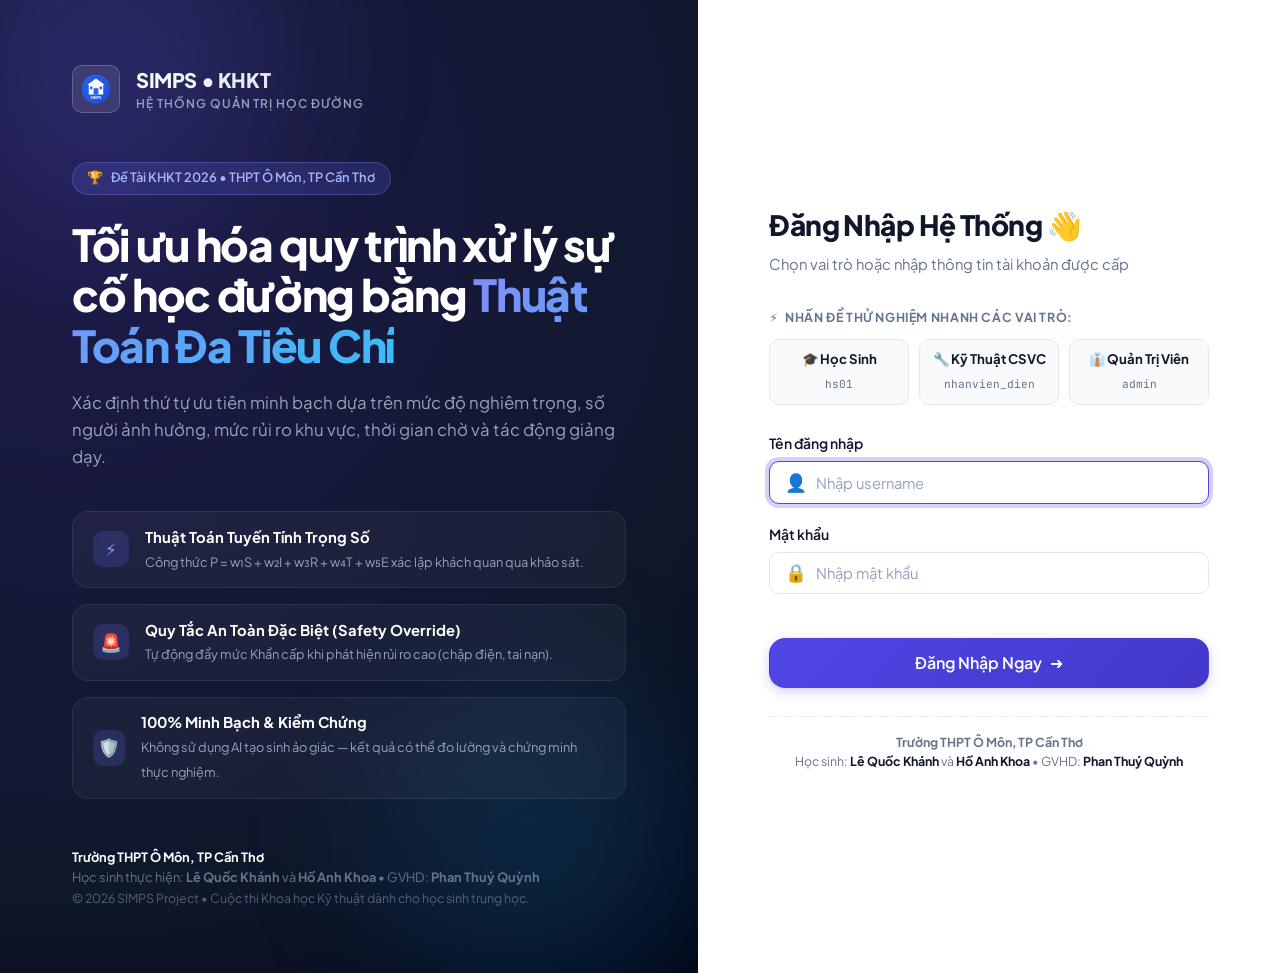
==== commit 66e807d0: "docs: update authors to Le Quoc Khanh and Ho Anh Khoa across all system files and word reports" ====
--- a/frontend/pages/admin.html
+++ b/frontend/pages/admin.html
@@ -51,11 +51,16 @@
         <a href="#users" id="nav-users" onclick="switchAdminTab('users'); closeAdminSidebarOnMobile();">
           <span>👥</span> Tài Khoản Người Dùng
         </a>
+
+        <div class="admin-nav-category">Tích Hợp & Cảnh Báo</div>
+        <a href="#alerts" id="nav-alerts" onclick="switchAdminTab('alerts'); closeAdminSidebarOnMobile();">
+          <span>📲</span> Bắn Thông Báo Zalo & Telegram
+        </a>
       </nav>
 
       <div style="padding: 1.25rem 1.5rem; font-size: 0.775rem; color: #94a3b8; border-top: 1px solid rgba(255,255,255,0.08); line-height: 1.5;">
         <div style="color: #ffffff; font-weight: 700; margin-bottom: 0.25rem;">Trường THPT Ô Môn, Cần Thơ</div>
-        <div>Học sinh: <strong style="color: #93c5fd;">Nguyễn Quốc Khánh</strong></div>
+        <div>Học sinh: <strong style="color: #93c5fd;">Lê Quốc Khánh</strong> và <strong style="color: #93c5fd;">Hồ Anh Khoa</strong></div>
         <div>GVHD: <strong style="color: #cbd5e1;">Phan Thuý Quỳnh</strong></div>
         <div style="margin-top: 0.35rem; font-size: 0.725rem; color: #64748b;">Đề tài KHKT 2026 • SIMPS v1.0</div>
       </div>
@@ -537,7 +542,8 @@
                     <th>Tầng</th>
                     <th>Mức Rủi Ro (R)</th>
                     <th>Mô Tả</th>
-                    <th style="text-align: center; width: 140px;">Mã QR Báo Cáo</th>
+                    <th style="text-align: center; width: 130px;">Mã QR Báo Cáo</th>
+                    <th style="text-align: center; width: 130px;">Thao tác</th>
                   </tr>
                 </thead>
                 <tbody id="locations-tbody"></tbody>
@@ -562,6 +568,7 @@
                     <th>Nghiêm Trọng Mặc Định (S)</th>
                     <th>Quy Tắc An Toàn (Safety Override)</th>
                     <th>Mô Tả</th>
+                    <th style="text-align: center; width: 130px;">Thao tác</th>
                   </tr>
                 </thead>
                 <tbody id="types-tbody"></tbody>
@@ -597,6 +604,98 @@
           </div>
         </section>
 
+        <!-- ================= SECTION 7: BẮN THÔNG BÁO TỨC THÌ (ZALO & TELEGRAM) ================= -->
+        <section id="sec-alerts" class="admin-section" style="display: none;">
+          <div class="card" style="max-width: 900px; margin: 0 auto;">
+            <div class="card-header">
+              <div>
+                <h3 class="card-title">Cấu hình Bắn Thông Báo Tức Thì (Zalo & Telegram Webhook)</h3>
+                <p style="font-size: 0.85rem; color: #64748b; margin-top: 0.2rem;">
+                  Tự động gửi tin nhắn báo động ra điện thoại của Ban Giám hiệu & Tổ Kỹ thuật khi có sự cố khẩn cấp (P = 999) hoặc cấp bách (P ≥ 3.5).
+                </p>
+              </div>
+              <span class="badge badge-success">Emergency Push Alert</span>
+            </div>
+
+            <div class="card-body">
+              <form id="alert-settings-form">
+                <!-- Kích hoạt & Ngưỡng ưu tiên -->
+                <div style="background: #f8fafc; border: 1px solid var(--surface-border); border-radius: var(--radius-md); padding: 1.25rem; margin-bottom: 1.5rem;">
+                  <div class="form-row">
+                    <div class="form-group" style="margin: 0;">
+                      <label class="form-label" style="font-weight: 700;">Trạng thái phát cảnh báo</label>
+                      <select id="alert-enabled" class="form-control">
+                        <option value="true">🟢 Đang BẬT thông báo tức thì</option>
+                        <option value="false">🔴 ĐANG TẮT (Tạm ngưng)</option>
+                      </select>
+                    </div>
+
+                    <div class="form-group" style="margin: 0;">
+                      <label class="form-label" style="font-weight: 700;">Ngưỡng kích hoạt tin nhắn</label>
+                      <select id="alert-min-priority" class="form-control">
+                        <option value="urgent">⚠️ Từ mức Cấp bách trở lên (P ≥ 3.5 và P = 999)</option>
+                        <option value="emergency">🚨 Chỉ gửi khi Khẩn cấp đặc biệt (P = 999 Safety Override)</option>
+                      </select>
+                    </div>
+                  </div>
+                </div>
+
+                <!-- Cấu hình Telegram Bot -->
+                <div style="border: 1.5px solid #0284c7; border-radius: var(--radius-md); padding: 1.25rem; margin-bottom: 1.5rem; background: #f0f9ff;">
+                  <div style="display: flex; align-items: center; justify-content: space-between; margin-bottom: 0.75rem;">
+                    <div style="font-weight: 800; color: #0369a1; font-size: 1rem; display: flex; align-items: center; gap: 0.5rem;">
+                      <span>✈️</span> Kênh 1: Telegram Bot (Miễn phí 100% • Khuyên dùng)
+                    </div>
+                    <button type="button" class="btn btn-xs btn-outline" style="border-color: #0284c7; color: #0369a1;" onclick="testTelegramAlert()">
+                      🔔 Gửi thử tin nhắn
+                    </button>
+                  </div>
+                  <p style="font-size: 0.8rem; color: #0284c7; margin-bottom: 1rem;">
+                    Tạo Bot miễn phí qua @BotFather trên Telegram, sau đó thêm Bot vào nhóm Zalo/Telegram của Tổ kỹ thuật trường THPT Ô Môn.
+                  </p>
+
+                  <div class="form-row">
+                    <div class="form-group">
+                      <label class="form-label" style="font-size: 0.8rem;">Telegram Bot Token</label>
+                      <input type="text" id="alert-tg-token" class="form-control" placeholder="Ví dụ: 123456789:ABCdefGhIJKlmNoPQRsTUVwxyZ">
+                    </div>
+                    <div class="form-group">
+                      <label class="form-label" style="font-size: 0.8rem;">Telegram Chat ID (Nhóm hoặc Cá nhân)</label>
+                      <input type="text" id="alert-tg-chatid" class="form-control" placeholder="Ví dụ: -100123456789 hoặc @nhom_kythuat">
+                    </div>
+                  </div>
+                </div>
+
+                <!-- Cấu hình Zalo Webhook -->
+                <div style="border: 1.5px solid #2563eb; border-radius: var(--radius-md); padding: 1.25rem; margin-bottom: 1.5rem; background: #eff6ff;">
+                  <div style="display: flex; align-items: center; justify-content: space-between; margin-bottom: 0.75rem;">
+                    <div style="font-weight: 800; color: #1d4ed8; font-size: 1rem; display: flex; align-items: center; gap: 0.5rem;">
+                      <span>💬</span> Kênh 2: Zalo Webhook / Zalo OA Webhook
+                    </div>
+                    <button type="button" class="btn btn-xs btn-outline" style="border-color: #2563eb; color: #1d4ed8;" onclick="testZaloAlert()">
+                      🔔 Gửi thử Webhook
+                    </button>
+                  </div>
+                  <p style="font-size: 0.8rem; color: #1e40af; margin-bottom: 1rem;">
+                    Dán Webhook Endpoint của Zalo Notification Service (ZNS), Make/Zapier Zalo Bot, hoặc máy chủ điều phối tin nhắn Zalo của trường.
+                  </p>
+
+                  <div class="form-group" style="margin: 0;">
+                    <label class="form-label" style="font-size: 0.8rem;">Zalo Webhook URL</label>
+                    <input type="url" id="alert-zalo-url" class="form-control" placeholder="https://openapi.zalo.me/... hoặc https://hook.eu1.make.com/...">
+                  </div>
+                </div>
+
+                <div style="display: flex; justify-content: flex-end; gap: 0.75rem;">
+                  <button type="submit" id="save-alerts-btn" class="btn btn-primary btn-lg">
+                    <span>💾 Lưu Cấu Hình Bắn Thông Báo Ngoại Vi</span>
+                  </button>
+                </div>
+              </form>
+            </div>
+          </div>
+        </section>
+
       </main>
     </div>
   </div>
@@ -640,7 +739,7 @@
 
     // Chuyển Tab
     function switchAdminTab(tab) {
-      const sections = ['dashboard', 'incidents', 'weights', 'locations', 'types', 'users'];
+      const sections = ['dashboard', 'incidents', 'weights', 'locations', 'types', 'users', 'alerts'];
       sections.forEach(s => {
         document.getElementById(`sec-${s}`).style.display = s === tab ? 'block' : 'none';
         const navEl = document.getElementById(`nav-${s}`);
@@ -653,7 +752,8 @@
         weights: 'Cấu Hình Trọng Số & Bộ Giả Lập Điểm P',
         locations: 'Danh Mục Địa Điểm & Mức Rủi Ro Khu Vực',
         types: 'Danh Mục Loại Sự Cố & Cơ Chế Ghi Đè An Toàn',
-        users: 'Quản Lý Tài Khoản Học Sinh, Nhân Viên & Quản Trị'
+        users: 'Quản Lý Tài Khoản Học Sinh, Nhân Viên & Quản Trị',
+        alerts: 'Cấu Hình Bắn Thông Báo Tức Thì Qua Zalo & Telegram'
       };
       document.getElementById('admin-header-title').textContent = titles[tab] || '';
 
@@ -663,6 +763,7 @@
       if (tab === 'locations') loadLocations();
       if (tab === 'types') loadTypes();
       if (tab === 'users') loadUsers();
+      if (tab === 'alerts') loadAlertSettings();
     }
 
     let lastFetchedAdminIncidents = [];
@@ -1227,7 +1328,7 @@
     let cachedLocations = [];
     async function loadLocations() {
       const tbody = document.getElementById('locations-tbody');
-      tbody.innerHTML = '<tr><td colspan="7" class="text-center">Đang tải...</td></tr>';
+      tbody.innerHTML = '<tr><td colspan="8" class="text-center">Đang tải...</td></tr>';
       try {
         const res = await ApiService.getLocations();
         cachedLocations = res.data;
@@ -1244,12 +1345,97 @@
                 📱 Mã QR Tem
               </button>
             </td>
+            <td data-label="Thao tác" style="text-align: center;">
+              <div style="display: inline-flex; gap: 4px;">
+                <button type="button" class="btn btn-xs btn-outline" onclick="openEditLocationModal(${l.id})">Sửa</button>
+                <button type="button" class="btn btn-xs btn-outline" style="color: #dc2626;" onclick="deleteLocationItem(${l.id}, '${Utils.escapeHtml(l.name).replace(/'/g, "\\'")}')">Xóa</button>
+              </div>
+            </td>
           </tr>
         `).join('');
       } catch (err) {
-        tbody.innerHTML = `<tr><td colspan="7" class="text-center text-danger">${err.message}</td></tr>`;
-      }
-    }
+        tbody.innerHTML = `<tr><td colspan="8" class="text-center text-danger">${err.message}</td></tr>`;
+      }
+    }
+
+    // Modal Sửa Địa Điểm & Mức Rủi Ro
+    function openEditLocationModal(id) {
+      const loc = cachedLocations.find(l => l.id === id);
+      if (!loc) return;
+
+      const content = `
+        <form id="edit-loc-form">
+          <div class="form-group">
+            <label class="form-label">Tên khu vực / phòng học</label>
+            <input type="text" id="edit-loc-name" class="form-control" value="${Utils.escapeHtml(loc.name)}" required>
+          </div>
+          <div class="form-row">
+            <div class="form-group">
+              <label class="form-label">Tòa nhà</label>
+              <input type="text" id="edit-loc-bldg" class="form-control" value="${Utils.escapeHtml(loc.building || '')}" required>
+            </div>
+            <div class="form-group">
+              <label class="form-label">Tầng</label>
+              <input type="text" id="edit-loc-floor" class="form-control" value="${Utils.escapeHtml(loc.floor || '')}">
+            </div>
+          </div>
+          <div class="form-group">
+            <label class="form-label">Mức độ rủi ro khu vực (R: 1-5)</label>
+            <select id="edit-loc-risk" class="form-control">
+              <option value="1" ${loc.risk_level === 1 ? 'selected' : ''}>1 - Rất thấp (Thư viện, phòng đọc)</option>
+              <option value="2" ${loc.risk_level === 2 ? 'selected' : ''}>2 - Bình thường (Phòng học thông thường)</option>
+              <option value="3" ${loc.risk_level === 3 ? 'selected' : ''}>3 - Trung bình (Hội trường, nhà vệ sinh)</option>
+              <option value="4" ${loc.risk_level === 4 ? 'selected' : ''}>4 - Cao (Phòng máy tính, xưởng thực hành)</option>
+              <option value="5" ${loc.risk_level === 5 ? 'selected' : ''}>5 - Cực kỳ nguy hiểm (Phòng thí nghiệm Hóa, trạm điện)</option>
+            </select>
+          </div>
+          <div class="form-group">
+            <label class="form-label">Mô tả thêm</label>
+            <textarea id="edit-loc-desc" class="form-control" rows="2">${Utils.escapeHtml(loc.description || '')}</textarea>
+          </div>
+        </form>
+      `;
+
+      Modal.open({
+        title: `Cập nhật địa điểm: ${loc.name}`,
+        content,
+        confirmText: 'Lưu Địa Điểm',
+        onConfirm: async (close) => {
+          const payload = {
+            name: document.getElementById('edit-loc-name').value.trim(),
+            building: document.getElementById('edit-loc-bldg').value.trim(),
+            floor: document.getElementById('edit-loc-floor').value.trim(),
+            risk_level: parseInt(document.getElementById('edit-loc-risk').value),
+            description: document.getElementById('edit-loc-desc').value.trim()
+          };
+          if (!payload.name || !payload.building) {
+            Toast.warning('Vui lòng điền đủ tên và tòa nhà');
+            return;
+          }
+          try {
+            await ApiService.updateLocation(id, payload);
+            Toast.success('Cập nhật địa điểm và tính lại điểm ưu tiên thành công!');
+            close();
+            loadLocations();
+          } catch (err) {
+            Toast.error(err.message);
+          }
+        }
+      });
+    }
+
+    // Xóa Địa Điểm
+    async function deleteLocationItem(id, name) {
+      if (!confirm(`Bạn có chắc muốn xóa địa điểm '${name}'?`)) return;
+      try {
+        await ApiService.deleteLocation(id);
+        Toast.success(`Đã xóa địa điểm '${name}'`);
+        loadLocations();
+      } catch (err) {
+        Toast.error(err.message);
+      }
+    }
+
 
     function showLocationQRModal(id) {
       const location = cachedLocations.find(l => l.id === id);
@@ -1435,11 +1621,13 @@
     }
 
     // 5. Types
+    let cachedTypes = [];
     async function loadTypes() {
       const tbody = document.getElementById('types-tbody');
-      tbody.innerHTML = '<tr><td colspan="5" class="text-center">Đang tải...</td></tr>';
+      tbody.innerHTML = '<tr><td colspan="6" class="text-center">Đang tải...</td></tr>';
       try {
         const res = await ApiService.getIncidentTypes();
+        cachedTypes = res.data;
         tbody.innerHTML = res.data.map(t => `
           <tr>
             <td data-label="Mã"><span style="font-family: var(--font-mono); font-weight: 700; color: #64748b;">#${t.id}</span></td>
@@ -1451,12 +1639,87 @@
                 : '<span class="badge" style="background:#f1f5f9; color:#64748b;">Không</span>'}
             </td>
             <td data-label="Mô tả">${Utils.escapeHtml(t.description || '--')}</td>
+            <td data-label="Thao tác" style="text-align: center;">
+              <div style="display: inline-flex; gap: 4px;">
+                <button type="button" class="btn btn-xs btn-outline" onclick="openEditTypeModal(${t.id})">Sửa</button>
+                <button type="button" class="btn btn-xs btn-outline" style="color: #dc2626;" onclick="deleteTypeItem(${t.id}, '${Utils.escapeHtml(t.name).replace(/'/g, "\\'")}')">Xóa</button>
+              </div>
+            </td>
           </tr>
         `).join('');
       } catch (err) {
-        tbody.innerHTML = `<tr><td colspan="5" class="text-center text-danger">${err.message}</td></tr>`;
-      }
-    }
+        tbody.innerHTML = `<tr><td colspan="6" class="text-center text-danger">${err.message}</td></tr>`;
+      }
+    }
+
+    // Modal Sửa Loại Sự Cố
+    function openEditTypeModal(id) {
+      const t = cachedTypes.find(item => item.id === id);
+      if (!t) return;
+
+      const content = `
+        <form id="edit-type-form">
+          <div class="form-group">
+            <label class="form-label">Tên danh mục sự cố</label>
+            <input type="text" id="edit-type-name" class="form-control" value="${Utils.escapeHtml(t.name)}" required>
+          </div>
+          <div class="form-group">
+            <label class="form-label">Mức nghiêm trọng mặc định (1-5)</label>
+            <input type="number" id="edit-type-sev" class="form-control" min="1" max="5" value="${t.default_severity}">
+          </div>
+          <div class="form-group">
+            <label style="display:flex; align-items:center; gap: 8px; cursor: pointer;">
+              <input type="checkbox" id="edit-type-safety" ${t.is_safety_critical ? 'checked' : ''}>
+              <strong>Kích hoạt quy tắc An Toàn Đặc Biệt (Safety Override)</strong>
+            </label>
+            <small style="color: #64748b; font-size: 0.775rem;">Khi chọn, sự cố thuộc danh mục này sẽ luôn xếp hạng Khẩn cấp (P = 999).</small>
+          </div>
+          <div class="form-group">
+            <label class="form-label">Mô tả</label>
+            <textarea id="edit-type-desc" class="form-control" rows="2">${Utils.escapeHtml(t.description || '')}</textarea>
+          </div>
+        </form>
+      `;
+
+      Modal.open({
+        title: `Cập nhật danh mục: ${t.name}`,
+        content,
+        confirmText: 'Lưu Loại Sự Cố',
+        onConfirm: async (close) => {
+          const payload = {
+            name: document.getElementById('edit-type-name').value.trim(),
+            default_severity: parseInt(document.getElementById('edit-type-sev').value),
+            is_safety_critical: document.getElementById('edit-type-safety').checked,
+            description: document.getElementById('edit-type-desc').value.trim()
+          };
+          if (!payload.name) {
+            Toast.warning('Vui lòng nhập tên loại sự cố');
+            return;
+          }
+          try {
+            await ApiService.updateIncidentType(id, payload);
+            Toast.success('Cập nhật loại sự cố và tính lại điểm ưu tiên thành công!');
+            close();
+            loadTypes();
+          } catch (err) {
+            Toast.error(err.message);
+          }
+        }
+      });
+    }
+
+    // Xóa Loại Sự Cố
+    async function deleteTypeItem(id, name) {
+      if (!confirm(`Bạn có chắc muốn xóa loại sự cố '${name}'?`)) return;
+      try {
+        await ApiService.deleteIncidentType(id);
+        Toast.success(`Đã xóa loại sự cố '${name}'`);
+        loadTypes();
+      } catch (err) {
+        Toast.error(err.message);
+      }
+    }
+
 
     function openAddTypeModal() {
       const content = `
@@ -1711,10 +1974,81 @@
       });
     }
 
+    // 7. Alert Settings (Zalo & Telegram)
+    async function loadAlertSettings() {
+      try {
+        const res = await ApiService.getAlertSettings();
+        const data = res.data || {};
+        document.getElementById('alert-enabled').value = data.alert_enabled || 'true';
+        document.getElementById('alert-min-priority').value = data.alert_min_priority || 'urgent';
+        document.getElementById('alert-tg-token').value = data.telegram_bot_token || '';
+        document.getElementById('alert-tg-chatid').value = data.telegram_chat_id || '';
+        document.getElementById('alert-zalo-url').value = data.zalo_webhook_url || '';
+      } catch (err) {
+        Toast.error('Lỗi nạp cấu hình cảnh báo: ' + err.message);
+      }
+    }
+
+    document.getElementById('alert-settings-form')?.addEventListener('submit', async (e) => {
+      e.preventDefault();
+      const btn = document.getElementById('save-alerts-btn');
+      btn.disabled = true;
+      btn.innerHTML = '<span>Đang lưu cấu hình...</span>';
+
+      const payload = {
+        alert_enabled: document.getElementById('alert-enabled').value,
+        alert_min_priority: document.getElementById('alert-min-priority').value,
+        telegram_bot_token: document.getElementById('alert-tg-token').value.trim(),
+        telegram_chat_id: document.getElementById('alert-tg-chatid').value.trim(),
+        zalo_webhook_url: document.getElementById('alert-zalo-url').value.trim()
+      };
+
+      try {
+        await ApiService.updateAlertSettings(payload);
+        Toast.success('Đã lưu cấu hình Bắn Thông Báo Tức Thì thành công!');
+      } catch (err) {
+        Toast.error(err.message || 'Lỗi lưu cấu hình');
+      } finally {
+        btn.disabled = false;
+        btn.innerHTML = '<span>💾 Lưu Cấu Hình Bắn Thông Báo Ngoại Vi</span>';
+      }
+    });
+
+    async function testTelegramAlert() {
+      const token = document.getElementById('alert-tg-token').value.trim();
+      const chatid = document.getElementById('alert-tg-chatid').value.trim();
+      if (!token || !chatid) {
+        Toast.warning('Vui lòng nhập đủ Telegram Bot Token và Chat ID');
+        return;
+      }
+      try {
+        Toast.info('Đang gửi tin nhắn kiểm tra qua Telegram...');
+        const res = await ApiService.testAlertChannel('telegram', chatid, token);
+        Toast.success('Gửi tin nhắn Telegram thành công! Hãy kiểm tra nhóm/chat.');
+      } catch (err) {
+        Toast.error(err.message || 'Lỗi gửi tin nhắn Telegram');
+      }
+    }
+
+    async function testZaloAlert() {
+      const zaloUrl = document.getElementById('alert-zalo-url').value.trim();
+      if (!zaloUrl) {
+        Toast.warning('Vui lòng nhập Zalo Webhook URL');
+        return;
+      }
+      try {
+        Toast.info('Đang gửi webhook kiểm tra qua Zalo...');
+        const res = await ApiService.testAlertChannel('zalo', zaloUrl);
+        Toast.success('Gửi Zalo Webhook thành công!');
+      } catch (err) {
+        Toast.error(err.message || 'Lỗi gửi Webhook Zalo');
+      }
+    }
+
     // Hỗ trợ Hash Navigation & Load tab ban đầu
     function checkHashRoute() {
       const hash = window.location.hash.replace('#', '');
-      const validTabs = ['dashboard', 'incidents', 'weights', 'locations', 'types', 'users'];
+      const validTabs = ['dashboard', 'incidents', 'weights', 'locations', 'types', 'users', 'alerts'];
       if (validTabs.includes(hash)) {
         switchAdminTab(hash);
       } else {
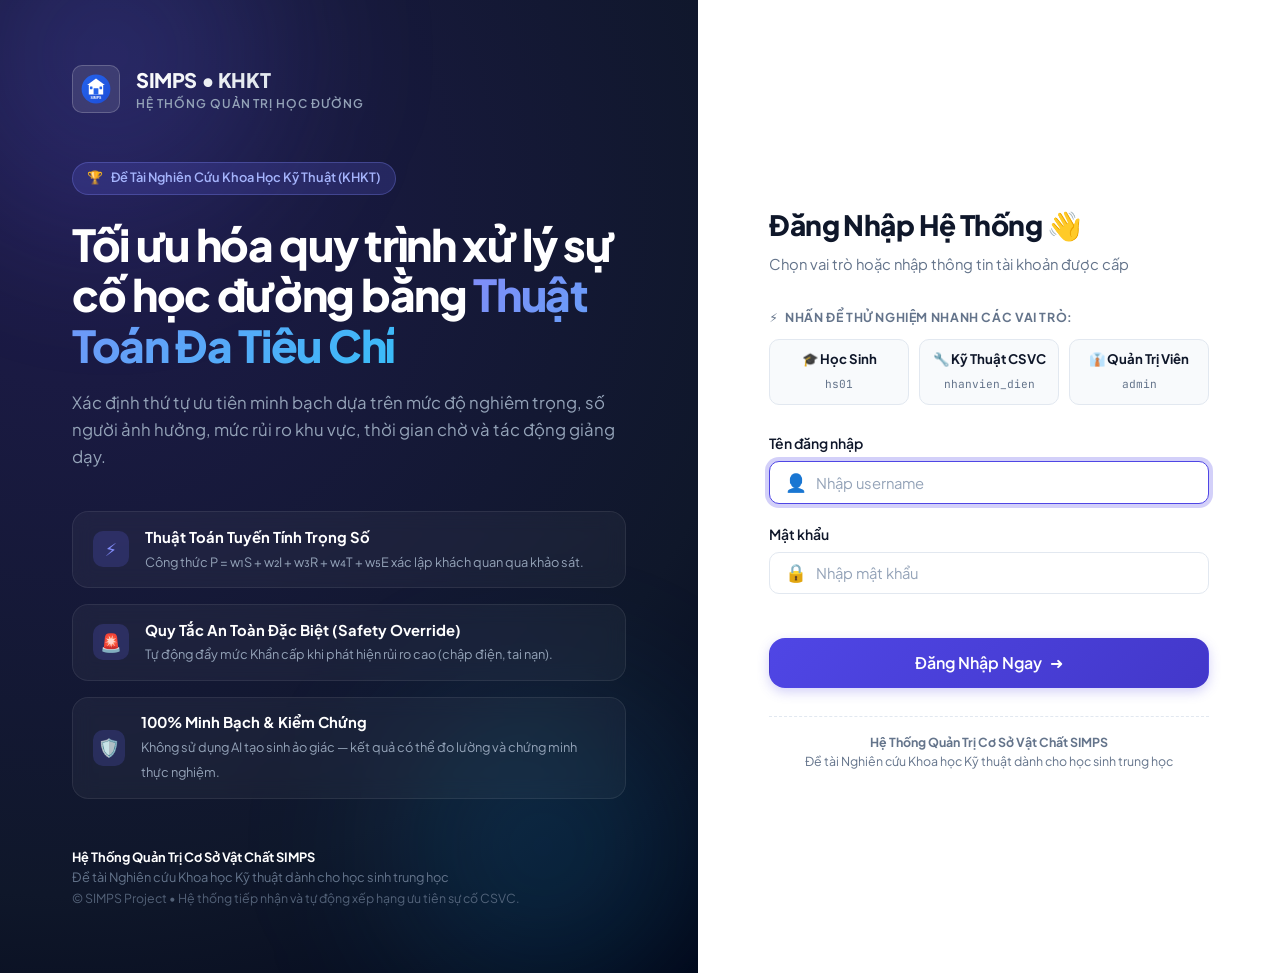
==== commit 89127d3c: "chore: remove personal names and school names across all files per competition requirements" ====
--- a/frontend/pages/admin.html
+++ b/frontend/pages/admin.html
@@ -59,10 +59,9 @@
       </nav>
 
       <div style="padding: 1.25rem 1.5rem; font-size: 0.775rem; color: #94a3b8; border-top: 1px solid rgba(255,255,255,0.08); line-height: 1.5;">
-        <div style="color: #ffffff; font-weight: 700; margin-bottom: 0.25rem;">Trường THPT Ô Môn, Cần Thơ</div>
-        <div>Học sinh: <strong style="color: #93c5fd;">Lê Quốc Khánh</strong> và <strong style="color: #93c5fd;">Hồ Anh Khoa</strong></div>
-        <div>GVHD: <strong style="color: #cbd5e1;">Phan Thuý Quỳnh</strong></div>
-        <div style="margin-top: 0.35rem; font-size: 0.725rem; color: #64748b;">Đề tài KHKT 2026 • SIMPS v1.0</div>
+        <div style="color: #ffffff; font-weight: 700; margin-bottom: 0.25rem;">Hệ Thống SIMPS Quản Trị</div>
+        <div>Đề tài Nghiên cứu Khoa học Kỹ thuật</div>
+        <div style="margin-top: 0.35rem; font-size: 0.725rem; color: #64748b;">Phiên bản v1.0 • Thuật toán đa tiêu chí</div>
       </div>
     </aside>
 
@@ -83,7 +82,7 @@
           <!-- Notification Bell -->
           <div id="notification-bell-container"></div>
 
-          <div style="text-align: right;">
+          <div class="user-text-info" style="text-align: right;">
             <div id="admin-user-name" style="font-weight: 700; font-size: 0.95rem; color: #0f172a;">Admin</div>
             <div style="font-size: 0.75rem; color: var(--primary); font-weight: 700;">Ban Giám Hiệu / Quản Trị</div>
           </div>
@@ -651,7 +650,7 @@
                     </button>
                   </div>
                   <p style="font-size: 0.8rem; color: #0284c7; margin-bottom: 1rem;">
-                    Tạo Bot miễn phí qua @BotFather trên Telegram, sau đó thêm Bot vào nhóm Zalo/Telegram của Tổ kỹ thuật trường THPT Ô Môn.
+                    Tạo Bot miễn phí qua @BotFather trên Telegram, sau đó thêm Bot vào nhóm Zalo/Telegram của Tổ kỹ thuật cơ sở vật chất.
                   </p>
 
                   <div class="form-row">
@@ -1120,6 +1119,19 @@
             </div>
 
             ${inc.description ? `<div style="margin-bottom: 1rem;"><strong style="font-size: 0.825rem; color: #64748b;">Mô tả hiện trường:</strong><p style="margin-top: 0.25rem; font-size: 0.9rem;">${Utils.escapeHtml(inc.description)}</p></div>` : ''}
+
+            ${(inc.image_paths && inc.image_paths.length > 0) ? `
+              <div style="margin-bottom: 1.25rem;">
+                <strong style="font-size: 0.825rem; color: #64748b; display: block; margin-bottom: 0.5rem;">📸 Hình ảnh hiện trường sự cố do học sinh gửi:</strong>
+                <div style="display: flex; gap: 0.75rem; flex-wrap: wrap;">
+                  ${inc.image_paths.map(img => `
+                    <a href="${img}" target="_blank" title="Bấm để xem ảnh phóng to" style="display: inline-block; position: relative;">
+                      <img src="${img}" alt="Ảnh sự cố" style="max-height: 180px; max-width: 100%; object-fit: cover; border-radius: 8px; border: 1.5px solid #cbd5e1; box-shadow: 0 2px 8px rgba(0,0,0,0.08); transition: transform 0.2s;" onmouseover="this.style.transform='scale(1.02)'" onmouseout="this.style.transform='scale(1)'">
+                    </a>
+                  `).join('')}
+                </div>
+              </div>
+            ` : ''}
 
             <form id="admin-incident-edit-form" style="border-top: 1px dashed var(--surface-border); padding-top: 1rem; margin-top: 1rem;">
               <div class="form-row">
@@ -1454,7 +1466,7 @@
         <div style="text-align: center; padding: 0.5rem;">
           <div style="display: inline-block; background: #ffffff; border: 2px dashed #3b82f6; border-radius: 12px; padding: 1.25rem; box-shadow: 0 4px 15px rgba(0,0,0,0.05); max-width: 320px;">
             <div style="font-size: 0.75rem; font-weight: 800; color: #1e3a8a; letter-spacing: 0.05em; text-transform: uppercase;">
-              TRƯỜNG THPT Ô MÔN • TP CẦN THƠ
+              HỆ THỐNG QUẢN LÝ CSVC HỌC ĐƯỜNG • SIMPS
             </div>
             <div style="font-size: 1.15rem; font-weight: 900; color: #0f172a; margin: 0.35rem 0 0.15rem 0;">
               ${Utils.escapeHtml(name)}
@@ -1500,7 +1512,7 @@
         </head>
         <body onload="window.print(); window.close();">
           <div class="sticker">
-            <div class="school">SỞ GD&ĐT TP CẦN THƠ • TRƯỜNG THPT Ô MÔN</div>
+            <div class="school">HỆ THỐNG QUẢN LÝ VÀ PHẢN ỨNG NHANH SỰ CỐ CSVC</div>
             <div class="room">${name}</div>
             <div class="desc">${building} • Điểm Tiếp Nhận Sự Cố CSVC</div>
             <img class="qr-img" src="${qrUrl}">
@@ -1525,12 +1537,12 @@
         const qrApiUrl = `https://api.qrserver.com/v1/create-qr-code/?size=220x220&data=${encodeURIComponent(reportUrl)}`;
         cardsHtml += `
           <div class="sticker">
-            <div class="school">TRƯỜNG THPT Ô MÔN • CẦN THƠ</div>
+            <div class="school">HỆ THỐNG QUẢN TRỊ CSVC HỌC ĐƯỜNG SIMPS</div>
             <div class="room">${l.name}</div>
             <div class="desc">${l.building} (Tầng ${l.floor || 1})</div>
             <img class="qr-img" src="${qrApiUrl}">
             <div class="footer">QUÉT ĐỂ BÁO HỎNG HÓC TỨC THÌ</div>
-            <div class="sub">SIMPS 2026 • Tự động gắn vị trí phòng học</div>
+            <div class="sub">SIMPS • Tự động gắn vị trí phòng học</div>
           </div>
         `;
       });
@@ -1538,7 +1550,7 @@
       win.document.write(`
         <html>
         <head>
-          <title>In Danh Sách Tem QR Báo Cáo - Trường THPT Ô Môn</title>
+          <title>In Danh Sách Tem QR Báo Cáo - Hệ thống SIMPS</title>
           <style>
             @page { size: A4; margin: 10mm; }
             body { font-family: system-ui, -apple-system, sans-serif; margin: 0; padding: 0; background: #fff; }
--- a/frontend/css/components.css
+++ b/frontend/css/components.css
@@ -431,6 +431,7 @@
 
   .table-responsive table.table-mobile-card {
     display: block;
+    width: 100%;
     border: none;
   }
 
@@ -442,14 +443,16 @@
     display: flex;
     flex-direction: column;
     gap: 0.85rem;
+    width: 100%;
   }
 
   .table-responsive table.table-mobile-card tr {
     display: block;
+    width: 100%;
     background: #ffffff;
     border: 1px solid var(--surface-border);
     border-radius: var(--radius-md);
-    padding: 1rem;
+    padding: 0.85rem 1rem;
     box-shadow: 0 1px 4px rgba(0,0,0,0.04);
   }
 
@@ -460,11 +463,12 @@
     padding: 0.45rem 0;
     border-bottom: 1px dashed #f1f5f9;
     font-size: 0.85rem;
+    text-align: right;
   }
 
   .table-responsive table.table-mobile-card td:last-child {
     border-bottom: none;
-    padding-top: 0.75rem;
+    padding-top: 0.65rem;
     justify-content: flex-end;
   }
 
@@ -478,6 +482,18 @@
     margin-right: 0.75rem;
     text-align: left;
     flex-shrink: 0;
+  }
+
+  /* Form row stack on small screens */
+  .form-row > * {
+    flex: 1 1 100%;
+    min-width: 100%;
+  }
+
+  /* Modal responsive on mobile */
+  .modal-dialog {
+    max-width: 95vw !important;
+    margin: 0.5rem !important;
   }
 }
 
--- a/frontend/css/admin.css
+++ b/frontend/css/admin.css
@@ -300,58 +300,89 @@
   .admin-main {
     margin-left: 0;
     width: 100%;
+    min-width: 0;
+    overflow-x: hidden;
   }
 
   .admin-topbar {
-    padding: 0 1rem;
+    padding: 0 0.75rem;
     height: 60px;
+    gap: 0.5rem;
   }
 
   .admin-topbar h2 {
-    font-size: 1rem !important;
+    font-size: 0.95rem !important;
+    white-space: nowrap;
+    overflow: hidden;
+    text-overflow: ellipsis;
+    max-width: 160px;
   }
 
   .admin-topbar span {
     display: none;
   }
 
+  .admin-topbar .user-text-info {
+    display: none;
+  }
+
+  .admin-topbar .btn {
+    padding: 0.35rem 0.5rem;
+    font-size: 0.75rem;
+  }
+
   .admin-content {
-    padding: 1rem 0.85rem;
+    padding: 0.75rem 0.5rem;
+    width: 100%;
+    box-sizing: border-box;
   }
 
   .stats-overview-grid {
     grid-template-columns: repeat(2, 1fr);
-    gap: 0.75rem;
+    gap: 0.5rem;
   }
 
   .stat-card {
-    padding: 1rem;
+    padding: 0.85rem;
   }
 
   .stat-value {
-    font-size: 1.65rem;
+    font-size: 1.45rem;
+  }
+
+  .stat-label {
+    font-size: 0.7rem;
   }
 
   .formula-banner {
     flex-direction: column;
     align-items: flex-start;
-    padding: 1.25rem;
+    padding: 1rem;
     gap: 0.75rem;
   }
 
   .formula-display {
-    font-size: 1.05rem;
+    font-size: 0.95rem;
     word-break: break-all;
   }
 
   .chart-canvas-container {
-    height: 220px;
+    height: 200px;
   }
 
   .card-header {
     flex-direction: column;
     align-items: flex-start;
-    gap: 0.75rem;
-  }
-}
-
+    gap: 0.5rem;
+    padding: 0.85rem 1rem;
+  }
+
+  .card-body {
+    padding: 0.85rem 1rem;
+  }
+
+  .filter-card {
+    padding: 0.85rem 1rem !important;
+  }
+}
+
